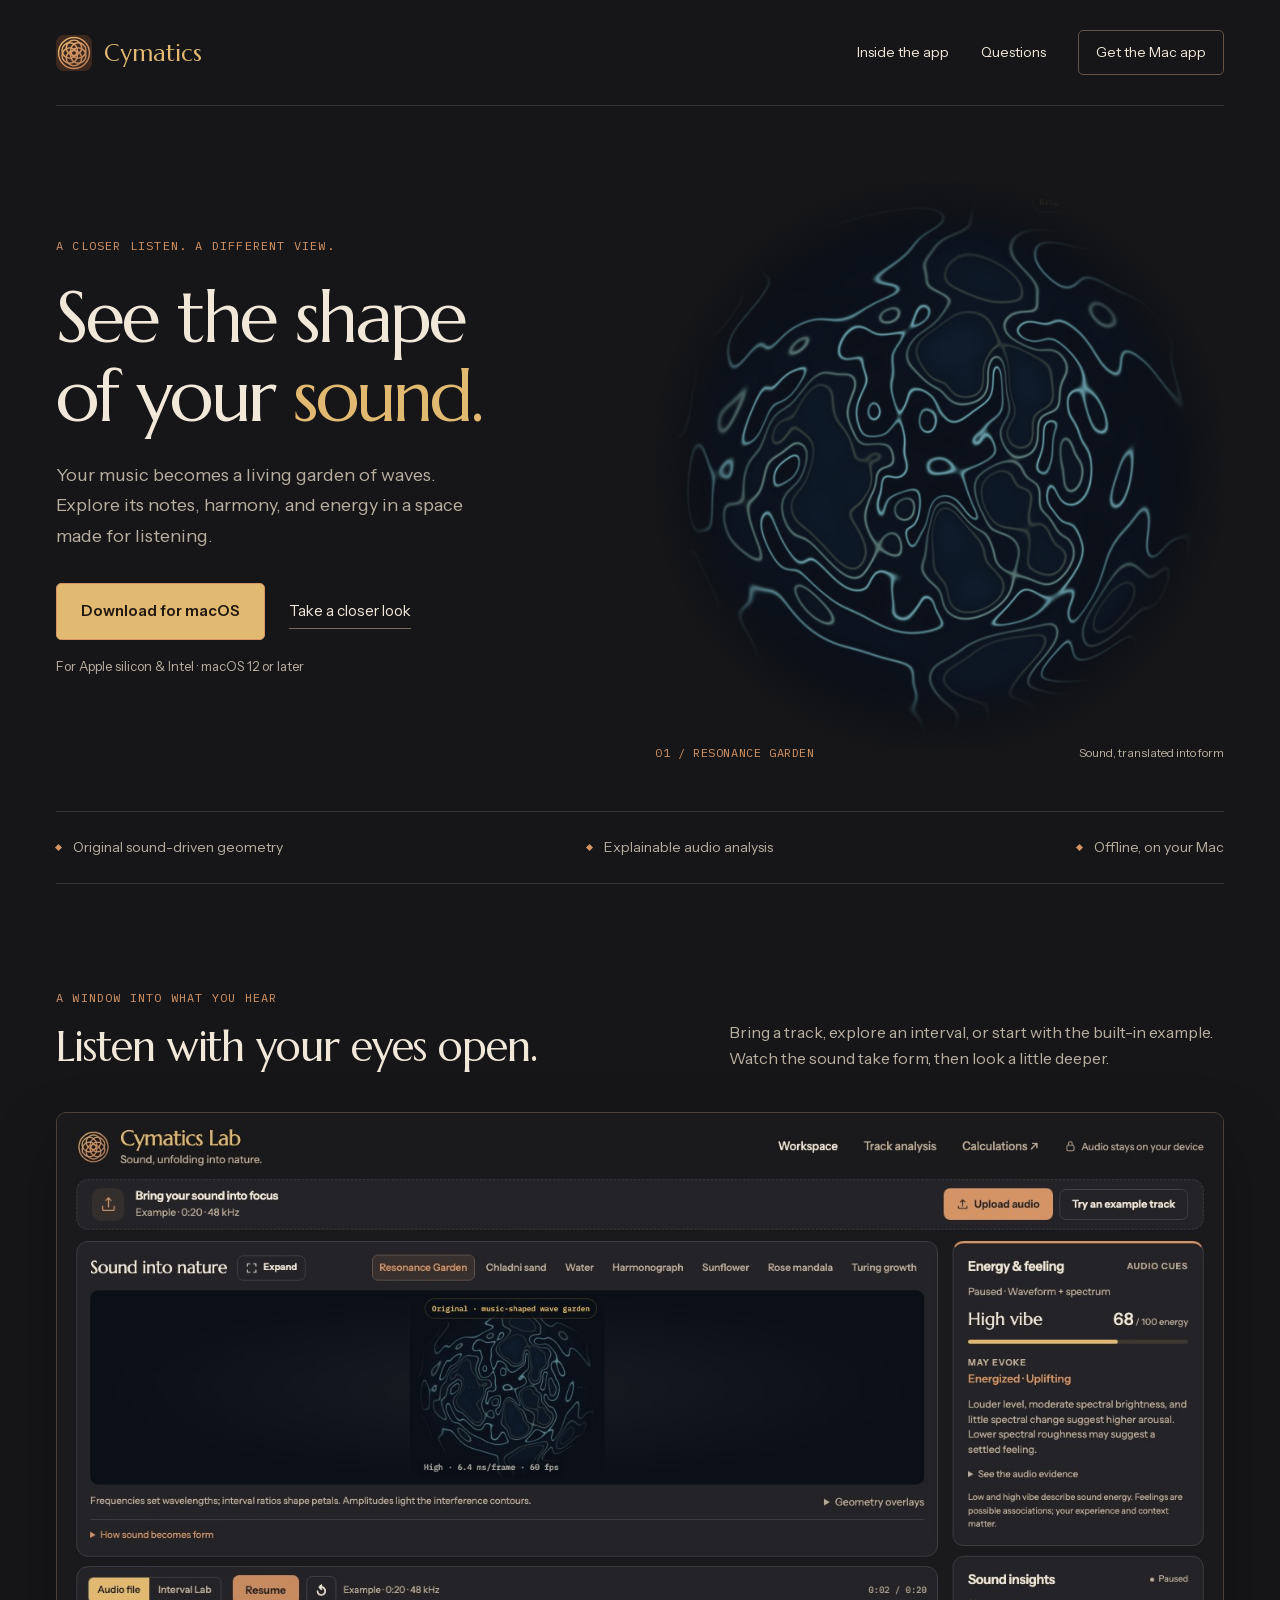
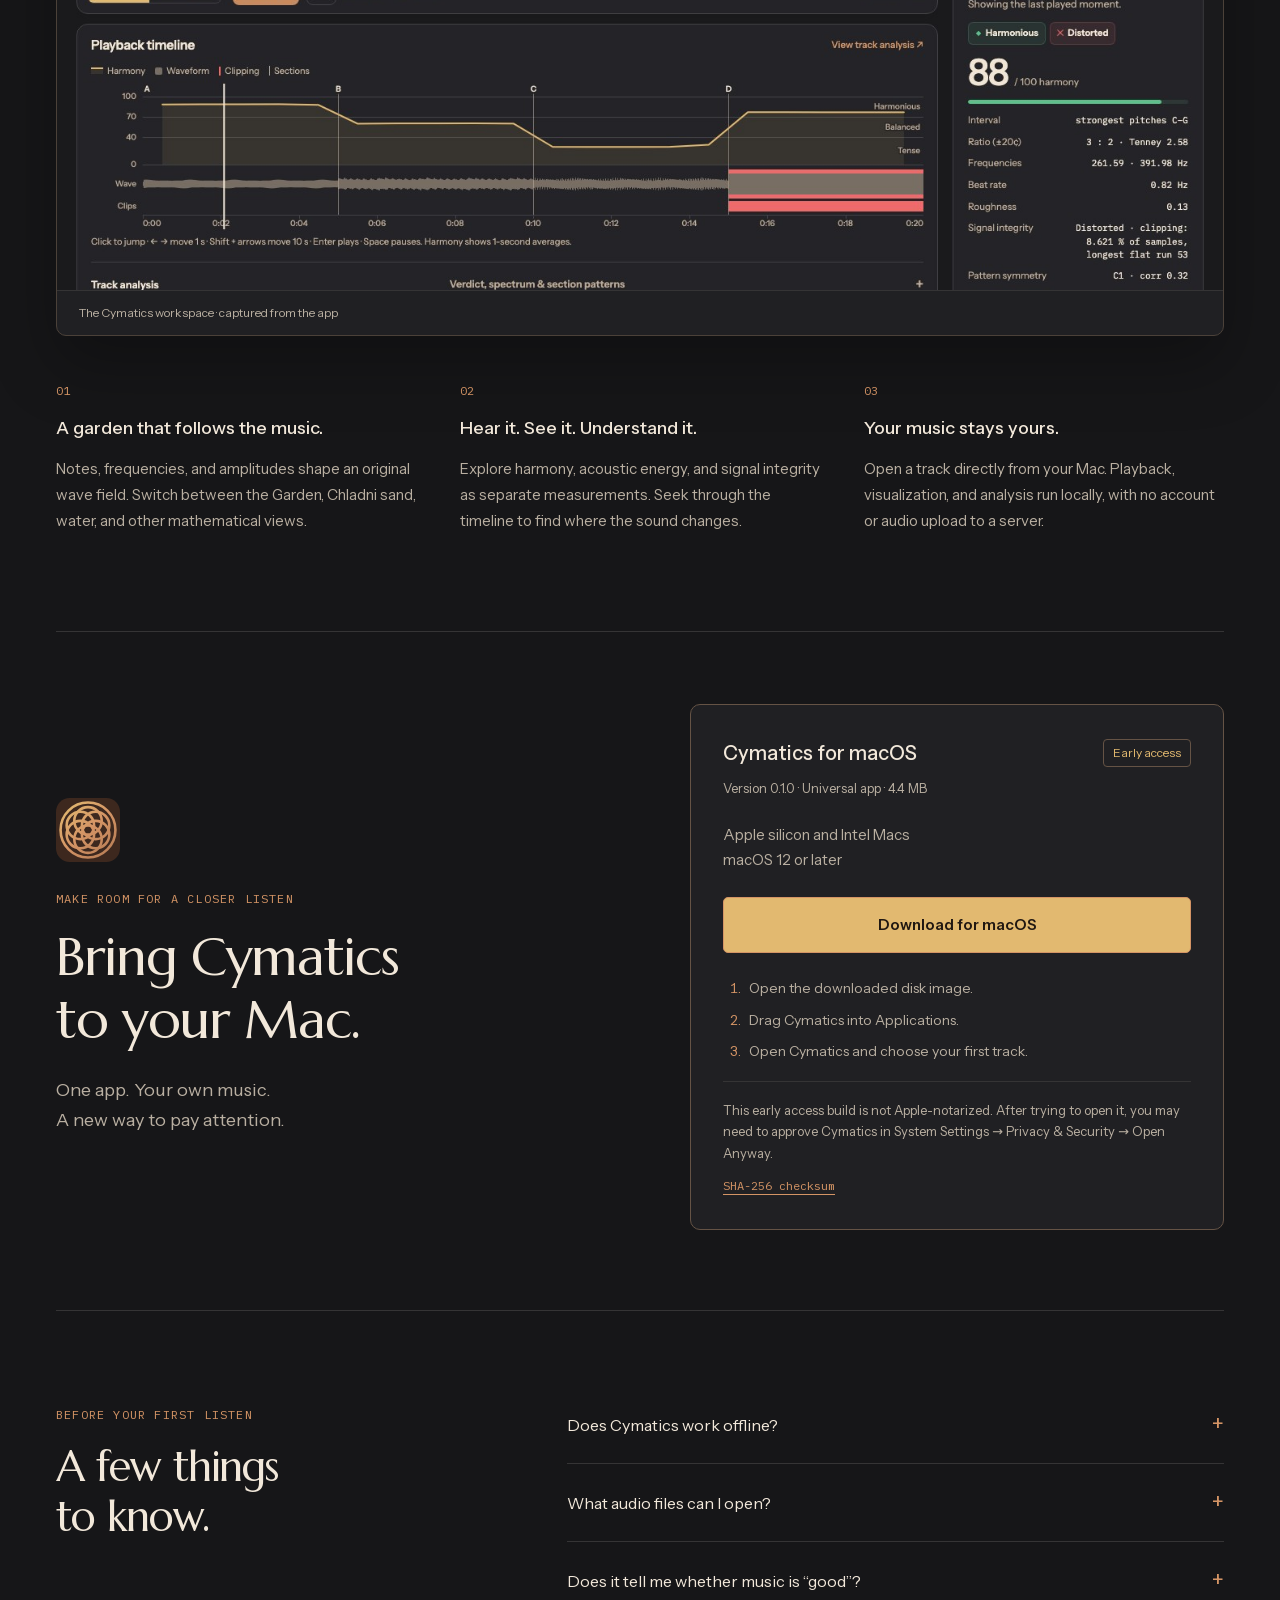
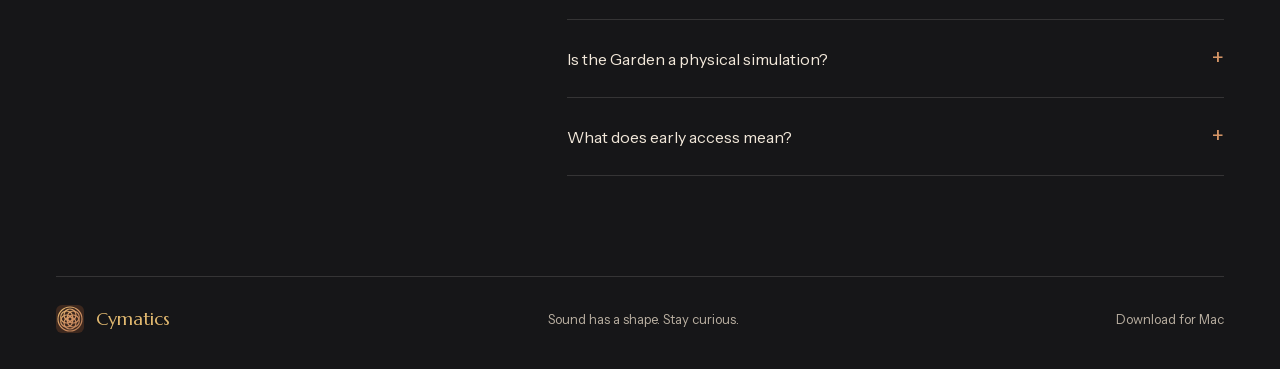
==== index.html @ 814fc745 "Publish Cymatics 0.1.0 download website" ====
<!doctype html>
<html lang="en">
<head>
  <meta charset="utf-8">
  <meta name="viewport" content="width=device-width, initial-scale=1">
  <meta name="description" content="See the shape of your sound. Cymatics for Mac turns your music into a Resonance Garden, with explainable harmony, signal integrity, and acoustic energy analysis. Your audio stays on your Mac.">
  <meta name="theme-color" content="#161618">
  <title>Cymatics — See the shape of your sound</title>
  <link rel="icon" href="favicon.svg" type="image/svg+xml">
  <link rel="preload" href="assets/fonts/marcellus-400.woff2" as="font" type="font/woff2" crossorigin>
  <link rel="stylesheet" href="assets/fonts/fonts.css">
  <link rel="stylesheet" href="styles.css">
</head>
<body>
  <a class="skip-link" href="#main">Skip to content</a>
  <header class="header wrap">
    <a class="brand" href="#" aria-label="Cymatics home"><img src="favicon.svg" width="36" height="36" alt=""><span>Cymatics</span></a>
    <nav aria-label="Main navigation"><a href="#inside">Inside the app</a><a href="#questions">Questions</a><a class="nav-download" href="#download">Get the Mac app</a></nav>
  </header>
  <main id="main">
    <section class="hero wrap" aria-labelledby="hero-heading">
      <div class="hero-copy">
        <p class="eyebrow">A closer listen. A different view.</p>
        <h1 id="hero-heading">See the shape<br>of your <em>sound.</em></h1>
        <p class="hero-description">Your music becomes a living garden of waves. Explore its notes, harmony, and energy in a space made for listening.</p>
        <div class="hero-actions"><a class="button primary" href="downloads/Cymatics-0.1.0-macos-universal.dmg" download>Download for macOS</a><a class="text-link" href="#inside">Take a closer look</a></div>
        <p class="download-caption">For Apple silicon &amp; Intel · macOS 12 or later</p>
      </div>
      <figure class="hero-art">
        <img class="garden" src="assets/resonance-garden.jpg" width="1000" height="1000" fetchpriority="high" alt="An actual Cymatics Resonance Garden: blue wave contours form a circular, layered pattern.">
        <figcaption><span class="figure-number">01 / RESONANCE GARDEN</span><span>Sound, translated into form</span></figcaption>
      </figure>
    </section>
    <div class="qualities wrap" aria-label="App highlights"><span>Original sound-driven geometry</span><span>Explainable audio analysis</span><span>Offline, on your Mac</span></div>

    <section class="inside wrap" id="inside" aria-labelledby="inside-heading">
      <div class="section-intro"><p class="eyebrow">A window into what you hear</p><h2 id="inside-heading">Listen with your eyes open.</h2><p>Bring a track, explore an interval, or start with the built-in example. Watch the sound take form, then look a little deeper.</p></div>
      <figure class="app-preview"><img src="assets/cymatics-workspace.jpg" alt="Cymatics running a track, with the Resonance Garden, playback timeline, detected notes, and sound insights." width="1440" height="960" loading="lazy"><figcaption>The Cymatics workspace · captured from the app</figcaption></figure>
      <div class="features">
        <article><span class="feature-number">01</span><h3>A garden that follows the music.</h3><p>Notes, frequencies, and amplitudes shape an original wave field. Switch between the Garden, Chladni sand, water, and other mathematical views.</p></article>
        <article><span class="feature-number">02</span><h3>Hear it. See it. Understand it.</h3><p>Explore harmony, acoustic energy, and signal integrity as separate measurements. Seek through the timeline to find where the sound changes.</p></article>
        <article><span class="feature-number">03</span><h3>Your music stays yours.</h3><p>Open a track directly from your Mac. Playback, visualization, and analysis run locally, with no account or audio upload to a server.</p></article>
      </div>
    </section>

    <section class="download-section wrap" id="download" aria-labelledby="download-heading">
      <div class="download-heading"><img src="favicon.svg" width="64" height="64" alt=""><p class="eyebrow">Make room for a closer listen</p><h2 id="download-heading">Bring Cymatics<br>to your Mac.</h2><p>One app. Your own music.<br>A new way to pay attention.</p></div>
      <div class="download-panel">
        <div class="release-heading"><h3>Cymatics for macOS</h3><span class="release-badge">Early access</span></div>
        <p class="release-detail">Version 0.1.0 · Universal app · 4.4 MB</p>
        <p class="compatibility">Apple silicon and Intel Macs<br>macOS 12 or later</p>
        <a class="button primary" href="downloads/Cymatics-0.1.0-macos-universal.dmg" download>Download for macOS</a>
        <ol class="install-steps"><li>Open the downloaded disk image.</li><li>Drag Cymatics into Applications.</li><li>Open Cymatics and choose your first track.</li></ol>
        <p class="release-note">This early access build is not Apple-notarized. After trying to open it, you may need to approve Cymatics in System Settings → Privacy & Security → Open Anyway.</p>
        <a class="checksum" href="downloads/SHA256SUMS.txt">SHA-256 checksum</a>
      </div>
    </section>

    <section class="faq wrap" id="questions" aria-labelledby="faq-heading">
      <div><p class="eyebrow">Before your first listen</p><h2 id="faq-heading">A few things<br>to know.</h2></div>
      <div class="questions">
        <details><summary>Does Cymatics work offline?</summary><p>Yes. The Mac app includes its visualization, analysis, and fonts. You can open your own tracks and use the example without an internet connection. Reference links open in your browser when you choose to follow them.</p></details>
        <details><summary>What audio files can I open?</summary><p>WAV, MP3, FLAC, OGG, M4A, and AIFF appear in the file picker. Decoding depends on the audio formats supported by your version of macOS; WAV and MP3 are good starting points. Tracks can be up to 10 minutes and 100 MB.</p></details>
        <details><summary>Does it tell me whether music is “good”?</summary><p>Cymatics describes measurable qualities of sound. Harmony and acoustic energy are estimates, and tension can be an intentional part of music. These measurements cannot predict how you will feel or judge a song’s artistic value.</p></details>
        <details><summary>Is the Garden a physical simulation?</summary><p>The Resonance Garden is a music-conditioned mathematical model. Its waves follow an explicit mapping of notes, frequencies, and amplitudes. It creates an original visual interpretation of sound; it does not simulate matter at atomic resolution.</p></details>
        <details><summary>What does early access mean?</summary><p>This first desktop release packages the current Cymatics Lab. Features and analysis are still evolving. This early access build is not Apple-notarized. After trying to open it, you may need to approve Cymatics in System Settings → Privacy & Security → Open Anyway.</p></details>
      </div>
    </section>
  </main>
  <footer class="footer wrap"><a class="brand" href="#" aria-label="Back to Cymatics home"><img src="favicon.svg" width="28" height="28" alt=""><span>Cymatics</span></a><span>Sound has a shape. Stay curious.</span><a href="#download">Download for Mac</a></footer>
</body>
</html>
---- assets/fonts/fonts.css ----
@font-face {
  font-family: 'IBM Plex Mono';
  font-style: normal;
  font-weight: 400;
  font-display: swap;
  src: url(ibm-plex-mono-400.woff2) format('woff2');
  unicode-range: U+0000-00FF, U+0131, U+0152-0153, U+02BB-02BC, U+02C6, U+02DA, U+02DC, U+0304, U+0308, U+0329, U+2000-206F, U+20AC, U+2122, U+2191, U+2193, U+2212, U+2215, U+FEFF, U+FFFD;
}

@font-face {
  font-family: 'IBM Plex Mono';
  font-style: normal;
  font-weight: 500;
  font-display: swap;
  src: url(ibm-plex-mono-500.woff2) format('woff2');
  unicode-range: U+0000-00FF, U+0131, U+0152-0153, U+02BB-02BC, U+02C6, U+02DA, U+02DC, U+0304, U+0308, U+0329, U+2000-206F, U+20AC, U+2122, U+2191, U+2193, U+2212, U+2215, U+FEFF, U+FFFD;
}

@font-face {
  font-family: 'Instrument Sans';
  font-style: normal;
  font-weight: 400;
  font-stretch: 100%;
  font-display: swap;
  src: url(instrument-sans-400.woff2) format('woff2');
  unicode-range: U+0000-00FF, U+0131, U+0152-0153, U+02BB-02BC, U+02C6, U+02DA, U+02DC, U+0304, U+0308, U+0329, U+2000-206F, U+20AC, U+2122, U+2191, U+2193, U+2212, U+2215, U+FEFF, U+FFFD;
}

@font-face {
  font-family: 'Instrument Sans';
  font-style: normal;
  font-weight: 500;
  font-stretch: 100%;
  font-display: swap;
  src: url(instrument-sans-500.woff2) format('woff2');
  unicode-range: U+0000-00FF, U+0131, U+0152-0153, U+02BB-02BC, U+02C6, U+02DA, U+02DC, U+0304, U+0308, U+0329, U+2000-206F, U+20AC, U+2122, U+2191, U+2193, U+2212, U+2215, U+FEFF, U+FFFD;
}

@font-face {
  font-family: 'Instrument Sans';
  font-style: normal;
  font-weight: 600;
  font-stretch: 100%;
  font-display: swap;
  src: url(instrument-sans-600.woff2) format('woff2');
  unicode-range: U+0000-00FF, U+0131, U+0152-0153, U+02BB-02BC, U+02C6, U+02DA, U+02DC, U+0304, U+0308, U+0329, U+2000-206F, U+20AC, U+2122, U+2191, U+2193, U+2212, U+2215, U+FEFF, U+FFFD;
}

@font-face {
  font-family: 'Marcellus';
  font-style: normal;
  font-weight: 400;
  font-display: swap;
  src: url(marcellus-400.woff2) format('woff2');
  unicode-range: U+0000-00FF, U+0131, U+0152-0153, U+02BB-02BC, U+02C6, U+02DA, U+02DC, U+0304, U+0308, U+0329, U+2000-206F, U+20AC, U+2122, U+2191, U+2193, U+2212, U+2215, U+FEFF, U+FFFD;
}
---- styles.css ----
:root{color-scheme:dark;--bg:#161618;--surface:#202023;--ink:#f2e8da;--muted:#b9afa1;--gold:#e2b970;--copper:#d49465;--line:#353435;--display:"Marcellus",Georgia,serif;--body:"Instrument Sans",system-ui,sans-serif;--mono:"IBM Plex Mono",ui-monospace,monospace}
*{box-sizing:border-box}html{scroll-behavior:smooth;scroll-padding-top:36px}body{margin:0;background:var(--bg);color:var(--ink);font:400 1rem/1.65 var(--body)}a{color:inherit;text-decoration:none}button{font:inherit}img{display:block;max-width:100%;height:auto}figure,p,h1,h2,h3{margin:0}a:focus-visible,button:focus-visible,summary:focus-visible{outline:2px solid var(--gold);outline-offset:6px}.wrap{width:min(1280px,calc(100% - 112px));margin-inline:auto}.skip-link{position:fixed;z-index:10;left:16px;top:16px;padding:12px 20px;background:var(--gold);color:var(--bg);transform:translateY(-180%)}.skip-link:focus{transform:none}.header{display:flex;align-items:center;justify-content:space-between;gap:32px;padding-block:30px;border-bottom:1px solid var(--line)}.brand{display:inline-flex;align-items:center;gap:12px;font:400 1.45rem/1 var(--display);color:var(--gold)}.header nav{display:flex;align-items:center;gap:32px;font-size:.875rem}.header nav a{transition:color .15s}.header nav a:hover{color:var(--gold)}.nav-download{border:1px solid #655345;border-radius:5px;padding:10px 17px}.hero{display:grid;grid-template-columns:1fr 1fr;gap:30px;align-items:center;padding-block:76px 48px}.hero-copy{position:relative;z-index:1;padding-bottom:30px}.eyebrow{color:var(--copper);font:400 .75rem/1.5 var(--mono);letter-spacing:.1em;text-transform:uppercase}.hero h1{font:400 clamp(3.25rem,5.65vw,5.5rem)/1.08 var(--display);letter-spacing:-.04em;margin:23px 0 25px}.hero h1 em{font-style:normal;color:var(--gold)}.hero-description{color:var(--muted);max-width:440px;font-size:1.125rem;line-height:1.7}.hero-actions{display:flex;align-items:center;gap:24px;flex-wrap:wrap;margin-top:32px}.button{display:inline-flex;align-items:center;justify-content:center;border:1px solid var(--copper);border-radius:5px;padding:15px 24px;min-height:52px;font-size:.9375rem;font-weight:600;cursor:pointer;transition:background .15s,transform .15s}.primary{color:#211812;background:var(--gold)}.primary:hover{background:#eac98f;transform:translateY(-1px)}.button:disabled{cursor:default;opacity:.6;transform:none}.text-link{font-size:.9375rem;border-bottom:1px solid #776b5c;padding:4px 0}.text-link:hover{color:var(--gold)}.download-caption{font-size:.8125rem;color:var(--muted);margin-top:16px}.hero-art{min-width:0;align-self:center;position:relative}.garden{width:100%;aspect-ratio:1;object-fit:cover;mask-image:radial-gradient(circle,#000 56%,transparent 72%)}.hero-art figcaption{display:flex;justify-content:space-between;gap:12px;font-size:.75rem;color:var(--muted);margin-top:-8px}.figure-number{font:400 .75rem/1.6 var(--mono);letter-spacing:.05em;color:var(--copper)}.qualities{display:flex;justify-content:space-between;gap:24px;padding:24px 0;border-top:1px solid var(--line);border-bottom:1px solid var(--line);color:var(--muted);font-size:.875rem}.qualities span{display:flex;gap:12px;align-items:center}.qualities span::before{content:"";width:5px;height:5px;background:var(--copper);transform:rotate(45deg);flex:none}.inside{padding-block:105px 96px}.section-intro{display:grid;grid-template-columns:1.2fr 1fr;gap:12px 80px;align-items:end;margin-bottom:40px}.section-intro .eyebrow{grid-column:1/-1}.section-intro h2,h2{font:400 clamp(2.1rem,3.3vw,3.15rem)/1.17 var(--display);letter-spacing:-.025em}.section-intro>p:last-child{color:var(--muted);max-width:520px}.app-preview{background:var(--surface);border:1px solid #4b4139;border-radius:10px;overflow:hidden;box-shadow:0 28px 65px #0004}.app-preview img{width:100%}.app-preview figcaption{font-size:.75rem;color:var(--muted);padding:12px 22px;border-top:1px solid var(--line)}.features{display:grid;grid-template-columns:repeat(3,minmax(0,1fr));gap:44px;margin-top:40px}.feature-number{font:400 .75rem/1.6 var(--mono);color:var(--copper)}.features h3{font-size:1.125rem;font-weight:500;margin:12px 0}.features p{color:var(--muted);font-size:.9375rem;line-height:1.75}.download-section{display:grid;grid-template-columns:1fr 1fr;gap:100px;padding-block:72px 80px;border-block:1px solid var(--line);align-items:center}.download-heading>img{margin-bottom:28px}.download-heading .eyebrow{margin-bottom:18px}.download-heading h2{font-size:clamp(2.7rem,4.2vw,4rem)}.download-heading>p:last-child{color:var(--muted);font-size:1.125rem;margin-top:24px}.download-panel{padding:32px;border:1px solid #655345;border-radius:10px;background:var(--surface)}.release-heading{display:flex;align-items:center;justify-content:space-between;gap:16px;flex-wrap:wrap}.release-heading h3{font-size:1.25rem;font-weight:500}.release-badge{color:var(--gold);font-size:.75rem;padding:3px 9px;border:1px solid #655345;border-radius:4px}.release-detail{font-size:.8125rem;color:var(--muted);margin-top:8px}.compatibility{margin-block:24px;color:var(--muted);font-size:.9375rem}.download-panel .button{width:100%}.install-steps{padding-left:21px;margin:24px 0 0;color:var(--muted);font-size:.875rem}.install-steps li{padding-left:5px;margin-block:8px}.install-steps li::marker{color:var(--copper)}.release-note{font-size:.8125rem;line-height:1.65;color:var(--muted);padding-top:18px;margin-top:18px;border-top:1px solid var(--line)}.checksum{display:inline-block;margin-top:12px;font:400 .75rem/1.6 var(--mono);text-decoration:underline;text-underline-offset:4px;color:var(--copper)}.faq{display:grid;grid-template-columns:1fr 1.6fr;gap:100px;padding-block:95px 100px}.faq .eyebrow{margin-bottom:18px}.questions details{border-bottom:1px solid var(--line);padding-block:20px}.questions details:first-child{padding-top:0}.questions summary{font-size:1rem;cursor:pointer;list-style:none;display:flex;align-items:center;justify-content:space-between;gap:24px}.questions summary::-webkit-details-marker{display:none}.questions summary::after{content:"+";font-size:1.4rem;color:var(--copper);font-weight:400;flex:none}.questions details[open] summary::after{content:"−"}.questions details p{margin:16px 36px 0 0;color:var(--muted);font-size:.9375rem;line-height:1.8}.footer{display:flex;align-items:center;justify-content:space-between;gap:24px;border-top:1px solid var(--line);padding-block:28px 36px}.footer .brand{font-size:1.125rem}.footer>span,.footer>a:last-child{font-size:.8125rem;color:var(--muted)}.footer>a:last-child:hover{color:var(--gold)}
@media(min-width:1700px){.hero{padding-block:90px 56px}.hero h1{font-size:5.5rem}}
@media(max-width:1100px){.wrap{width:calc(100% - 64px)}.hero{gap:0;padding-top:54px}.hero h1{font-size:clamp(3rem,6vw,4.5rem)}.hero-description{font-size:1rem}.hero-actions{gap:16px}.hero-art figcaption{flex-direction:column;font-size:.75rem}.section-intro{gap:12px 40px}.download-section,.faq{gap:54px}.qualities{font-size:.8125rem}.qualities span{gap:8px}.features{gap:28px}.download-panel{padding:26px}}
@media(max-width:760px){.wrap{width:calc(100% - 40px)}.header{padding-block:20px;gap:20px}.brand{font-size:1.25rem;gap:9px}.header nav{gap:12px}.header nav>a:not(.nav-download){display:none}.nav-download{padding:9px 12px;font-size:.8125rem}.hero{grid-template-columns:1fr;padding-block:46px 28px;gap:5px}.hero-copy{padding-bottom:0}.hero h1{font-size:clamp(3.5rem,10.8vw,5rem);margin-block:20px}.hero-description{max-width:480px;font-size:1.0625rem}.hero-actions{margin-top:26px}.hero-art{width:min(100%,440px);justify-self:center}.hero-art figcaption{flex-direction:row;margin-top:-5px}.garden{aspect-ratio:1;margin-top:-6px}.qualities{flex-direction:column;gap:12px;padding-block:22px;font-size:.875rem}.inside{padding-block:66px}.section-intro{grid-template-columns:1fr;gap:18px;margin-bottom:28px}.section-intro h2{font-size:2.25rem}.features{grid-template-columns:1fr;gap:28px;margin-top:30px}.features article{border-bottom:1px solid var(--line);padding-bottom:24px}.features article:last-child{border:0;padding-bottom:0}.features h3{margin-top:6px}.app-preview{border-radius:7px}.app-preview figcaption{padding:10px 14px}.download-section{grid-template-columns:1fr;gap:32px;padding-block:56px}.download-heading h2{font-size:3rem}.download-heading>img{width:48px;margin-bottom:22px}.download-heading>p:last-child br{display:none}.download-panel{padding:24px}.faq{grid-template-columns:1fr;gap:32px;padding-block:64px}.faq h2 br{display:none}.footer{flex-wrap:wrap;gap:20px;padding-block:26px}.footer>span{order:3;flex-basis:100%}.eyebrow{font-size:.75rem;letter-spacing:.06em}}
@media(prefers-reduced-motion:reduce){html{scroll-behavior:auto}*{transition:none!important}}
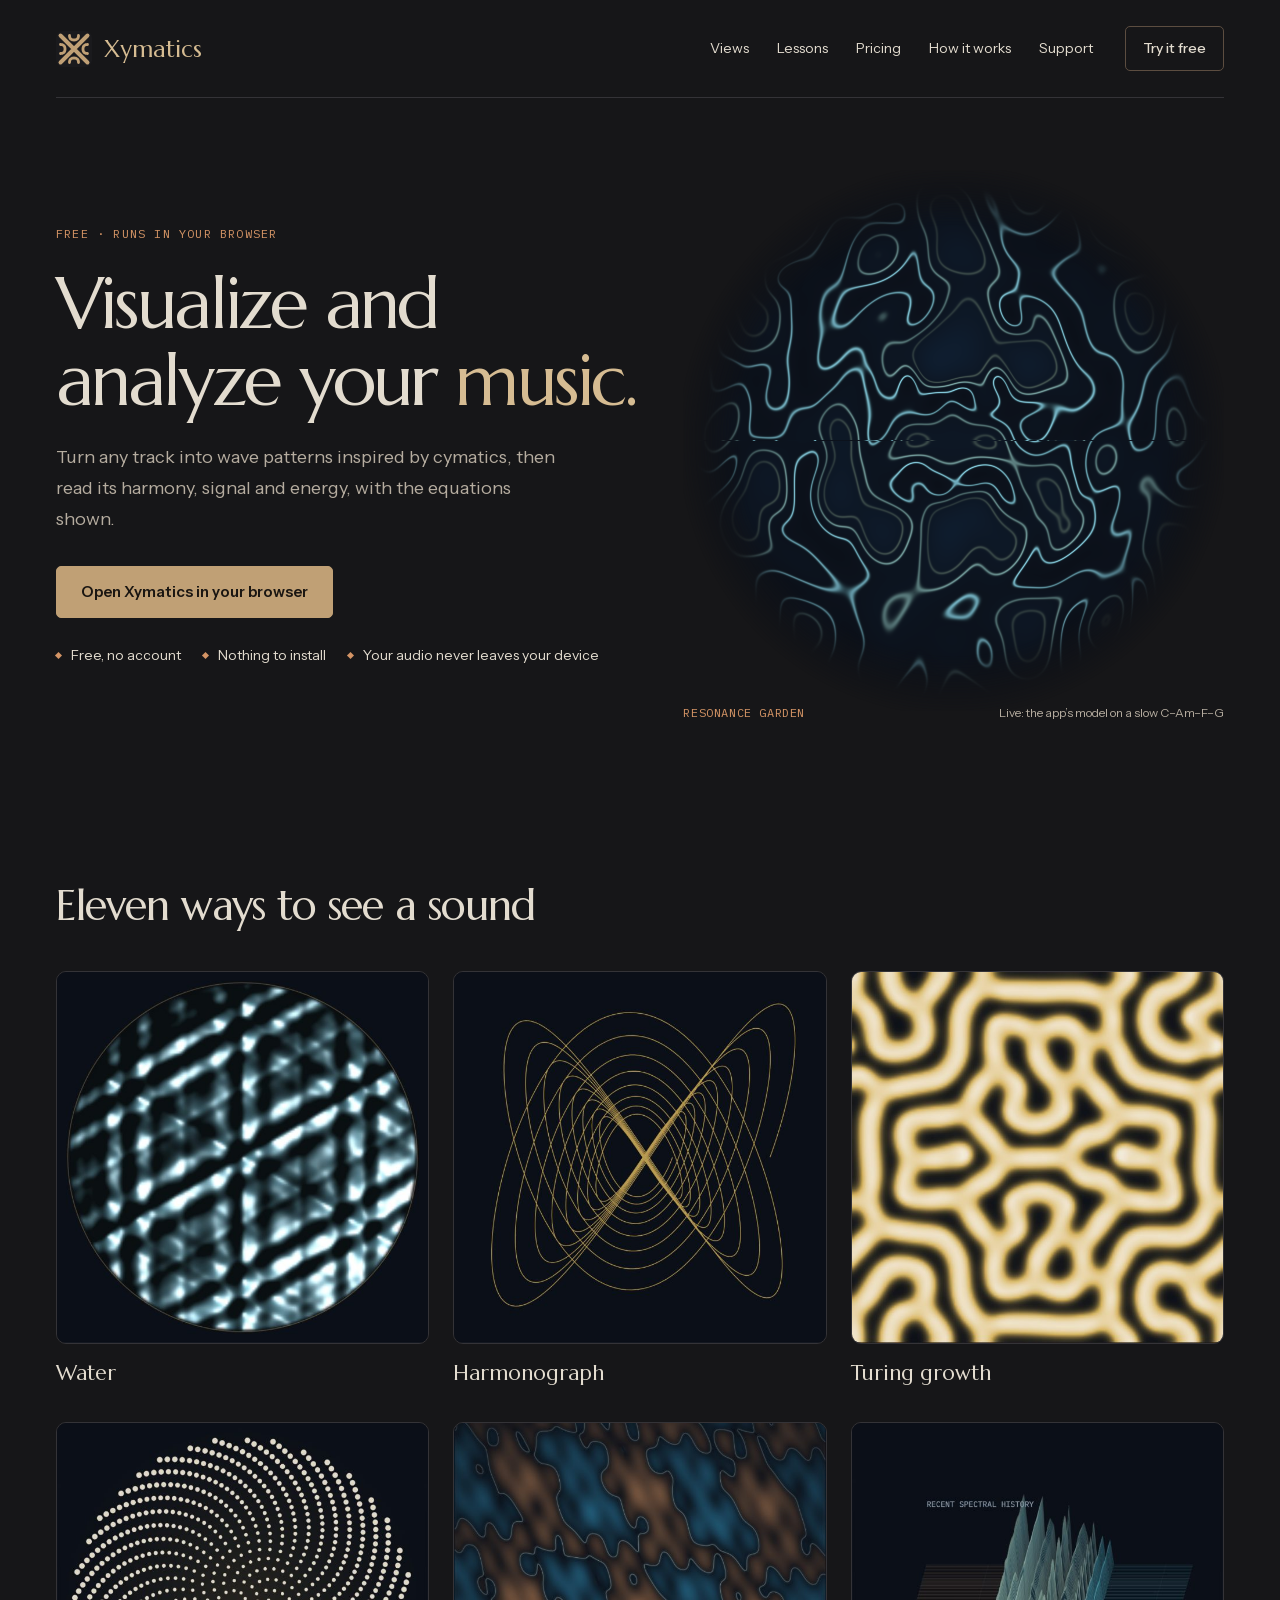
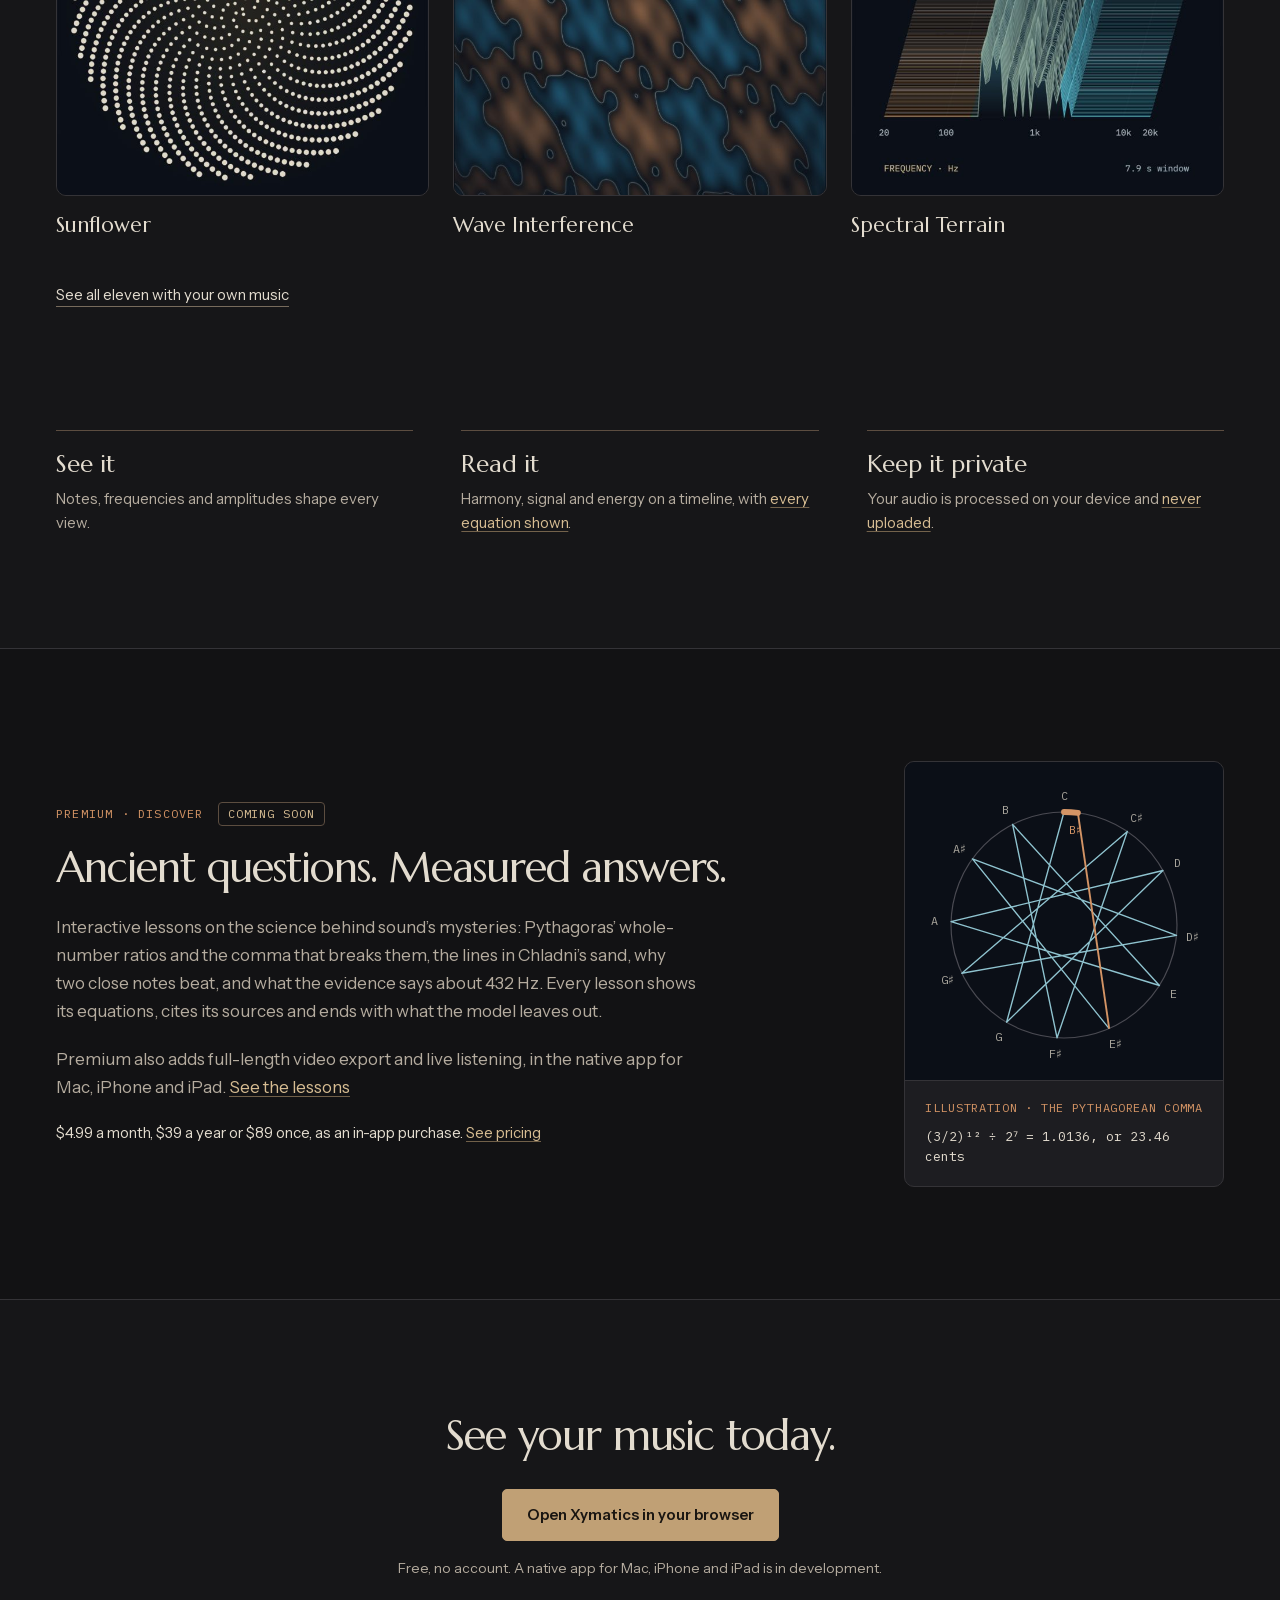
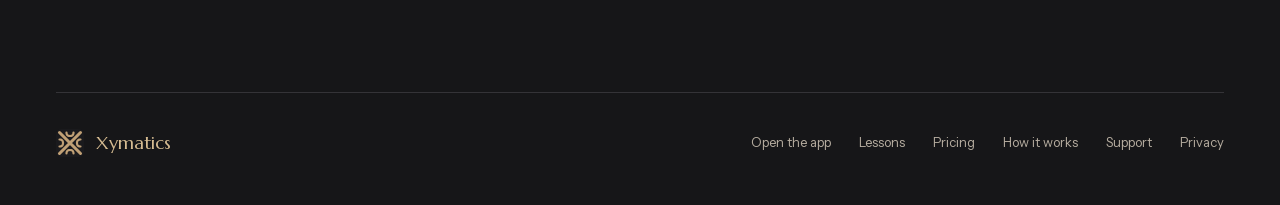
==== commit 781d408d: "Publish Xymatics 0.2.0 download website" ====
--- a/index.html
+++ b/index.html
@@ -1,72 +1,239 @@
 <!doctype html>
 <html lang="en">
-<head>
-  <meta charset="utf-8">
-  <meta name="viewport" content="width=device-width, initial-scale=1">
-  <meta name="description" content="See the shape of your sound. Cymatics for Mac turns your music into a Resonance Garden, with explainable harmony, signal integrity, and acoustic energy analysis. Your audio stays on your Mac.">
-  <meta name="theme-color" content="#161618">
-  <title>Cymatics — See the shape of your sound</title>
-  <link rel="icon" href="favicon.svg" type="image/svg+xml">
-  <link rel="preload" href="assets/fonts/marcellus-400.woff2" as="font" type="font/woff2" crossorigin>
-  <link rel="stylesheet" href="assets/fonts/fonts.css">
-  <link rel="stylesheet" href="styles.css">
-</head>
-<body>
-  <a class="skip-link" href="#main">Skip to content</a>
-  <header class="header wrap">
-    <a class="brand" href="#" aria-label="Cymatics home"><img src="favicon.svg" width="36" height="36" alt=""><span>Cymatics</span></a>
-    <nav aria-label="Main navigation"><a href="#inside">Inside the app</a><a href="#questions">Questions</a><a class="nav-download" href="#download">Get the Mac app</a></nav>
-  </header>
-  <main id="main">
-    <section class="hero wrap" aria-labelledby="hero-heading">
-      <div class="hero-copy">
-        <p class="eyebrow">A closer listen. A different view.</p>
-        <h1 id="hero-heading">See the shape<br>of your <em>sound.</em></h1>
-        <p class="hero-description">Your music becomes a living garden of waves. Explore its notes, harmony, and energy in a space made for listening.</p>
-        <div class="hero-actions"><a class="button primary" href="downloads/Cymatics-0.1.0-macos-universal.dmg" download>Download for macOS</a><a class="text-link" href="#inside">Take a closer look</a></div>
-        <p class="download-caption">For Apple silicon &amp; Intel · macOS 12 or later</p>
-      </div>
-      <figure class="hero-art">
-        <img class="garden" src="assets/resonance-garden.jpg" width="1000" height="1000" fetchpriority="high" alt="An actual Cymatics Resonance Garden: blue wave contours form a circular, layered pattern.">
-        <figcaption><span class="figure-number">01 / RESONANCE GARDEN</span><span>Sound, translated into form</span></figcaption>
-      </figure>
-    </section>
-    <div class="qualities wrap" aria-label="App highlights"><span>Original sound-driven geometry</span><span>Explainable audio analysis</span><span>Offline, on your Mac</span></div>
-
-    <section class="inside wrap" id="inside" aria-labelledby="inside-heading">
-      <div class="section-intro"><p class="eyebrow">A window into what you hear</p><h2 id="inside-heading">Listen with your eyes open.</h2><p>Bring a track, explore an interval, or start with the built-in example. Watch the sound take form, then look a little deeper.</p></div>
-      <figure class="app-preview"><img src="assets/cymatics-workspace.jpg" alt="Cymatics running a track, with the Resonance Garden, playback timeline, detected notes, and sound insights." width="1440" height="960" loading="lazy"><figcaption>The Cymatics workspace · captured from the app</figcaption></figure>
-      <div class="features">
-        <article><span class="feature-number">01</span><h3>A garden that follows the music.</h3><p>Notes, frequencies, and amplitudes shape an original wave field. Switch between the Garden, Chladni sand, water, and other mathematical views.</p></article>
-        <article><span class="feature-number">02</span><h3>Hear it. See it. Understand it.</h3><p>Explore harmony, acoustic energy, and signal integrity as separate measurements. Seek through the timeline to find where the sound changes.</p></article>
-        <article><span class="feature-number">03</span><h3>Your music stays yours.</h3><p>Open a track directly from your Mac. Playback, visualization, and analysis run locally, with no account or audio upload to a server.</p></article>
-      </div>
-    </section>
-
-    <section class="download-section wrap" id="download" aria-labelledby="download-heading">
-      <div class="download-heading"><img src="favicon.svg" width="64" height="64" alt=""><p class="eyebrow">Make room for a closer listen</p><h2 id="download-heading">Bring Cymatics<br>to your Mac.</h2><p>One app. Your own music.<br>A new way to pay attention.</p></div>
-      <div class="download-panel">
-        <div class="release-heading"><h3>Cymatics for macOS</h3><span class="release-badge">Early access</span></div>
-        <p class="release-detail">Version 0.1.0 · Universal app · 4.4 MB</p>
-        <p class="compatibility">Apple silicon and Intel Macs<br>macOS 12 or later</p>
-        <a class="button primary" href="downloads/Cymatics-0.1.0-macos-universal.dmg" download>Download for macOS</a>
-        <ol class="install-steps"><li>Open the downloaded disk image.</li><li>Drag Cymatics into Applications.</li><li>Open Cymatics and choose your first track.</li></ol>
-        <p class="release-note">This early access build is not Apple-notarized. After trying to open it, you may need to approve Cymatics in System Settings → Privacy & Security → Open Anyway.</p>
-        <a class="checksum" href="downloads/SHA256SUMS.txt">SHA-256 checksum</a>
-      </div>
-    </section>
-
-    <section class="faq wrap" id="questions" aria-labelledby="faq-heading">
-      <div><p class="eyebrow">Before your first listen</p><h2 id="faq-heading">A few things<br>to know.</h2></div>
-      <div class="questions">
-        <details><summary>Does Cymatics work offline?</summary><p>Yes. The Mac app includes its visualization, analysis, and fonts. You can open your own tracks and use the example without an internet connection. Reference links open in your browser when you choose to follow them.</p></details>
-        <details><summary>What audio files can I open?</summary><p>WAV, MP3, FLAC, OGG, M4A, and AIFF appear in the file picker. Decoding depends on the audio formats supported by your version of macOS; WAV and MP3 are good starting points. Tracks can be up to 10 minutes and 100 MB.</p></details>
-        <details><summary>Does it tell me whether music is “good”?</summary><p>Cymatics describes measurable qualities of sound. Harmony and acoustic energy are estimates, and tension can be an intentional part of music. These measurements cannot predict how you will feel or judge a song’s artistic value.</p></details>
-        <details><summary>Is the Garden a physical simulation?</summary><p>The Resonance Garden is a music-conditioned mathematical model. Its waves follow an explicit mapping of notes, frequencies, and amplitudes. It creates an original visual interpretation of sound; it does not simulate matter at atomic resolution.</p></details>
-        <details><summary>What does early access mean?</summary><p>This first desktop release packages the current Cymatics Lab. Features and analysis are still evolving. This early access build is not Apple-notarized. After trying to open it, you may need to approve Cymatics in System Settings → Privacy & Security → Open Anyway.</p></details>
-      </div>
-    </section>
-  </main>
-  <footer class="footer wrap"><a class="brand" href="#" aria-label="Back to Cymatics home"><img src="favicon.svg" width="28" height="28" alt=""><span>Cymatics</span></a><span>Sound has a shape. Stay curious.</span><a href="#download">Download for Mac</a></footer>
-</body>
+  <head>
+    <meta charset="utf-8" />
+    <meta name="viewport" content="width=device-width, initial-scale=1" />
+    <meta
+      name="description"
+      content="Xymatics turns your music into wave patterns inspired by cymatics, then reads its harmony, signal and energy. Free in your browser, no account. Your audio never leaves your device."
+    />
+    <meta name="theme-color" content="#161618" />
+    <link rel="canonical" href="https://xymatics.com/" />
+    <meta property="og:type" content="website" />
+    <meta property="og:site_name" content="Xymatics" />
+    <meta property="og:url" content="https://xymatics.com/" />
+    <meta property="og:title" content="Xymatics: see and analyze your music" />
+    <meta
+      property="og:description"
+      content="Free audio visualization and analysis inspired by cymatics. Runs in your browser; your audio stays on your device."
+    />
+    <meta property="og:image" content="https://xymatics.com/assets/cymatics-workspace.jpg" />
+    <meta property="og:image:width" content="1440" />
+    <meta property="og:image:height" content="960" />
+    <meta property="og:image:alt" content="The Xymatics workspace analyzing an example track, captured from the app." />
+    <title>Xymatics: free audio visualization &amp; analysis</title>
+    <link rel="icon" href="favicon.svg" type="image/svg+xml" />
+    <link rel="preload" href="assets/fonts/marcellus-400.woff2" as="font" type="font/woff2" crossorigin />
+    <link rel="stylesheet" href="assets/fonts/fonts.css" />
+    <link rel="stylesheet" href="styles.css" />
+    <script type="module" src="garden.js"></script>
+  </head>
+  <body>
+    <a class="skip-link" href="#main">Skip to content</a>
+    <header class="header wrap">
+      <a class="brand" href="#main" aria-label="Xymatics, top of page"
+        ><img src="favicon.svg" width="36" height="36" alt="" /><span>Xymatics</span></a
+      >
+      <nav class="site-nav" aria-label="Main navigation">
+        <ul>
+          <li><a href="#views">Views</a></li>
+          <li><a href="discover.html">Lessons</a></li>
+          <li><a href="pricing.html">Pricing</a></li>
+          <li><a href="guide.html#calculations">How it works</a></li>
+          <li><a href="support.html">Support</a></li>
+        </ul>
+      </nav>
+      <a class="nav-download" href="https://lab.xymatics.com/">Try it free</a>
+    </header>
+
+    <main id="main" tabindex="-1">
+      <section class="hero wrap" aria-labelledby="hero-heading">
+        <div class="hero-copy">
+          <p class="eyebrow">Free · Runs in your browser</p>
+          <h1 id="hero-heading">Visualize and<br />analyze your <em>music.</em></h1>
+          <p class="hero-description">
+            Turn any track into wave patterns inspired by cymatics, then read its harmony, signal and energy, with the equations shown.
+          </p>
+          <div class="hero-actions"><a class="button primary" href="https://lab.xymatics.com/">Open Xymatics in your browser</a></div>
+          <ul class="hero-facts" aria-label="At a glance">
+            <li>Free, no account</li>
+            <li>Nothing to install</li>
+            <li>Your audio never leaves your device</li>
+          </ul>
+        </div>
+        <figure class="hero-art">
+          <img
+            class="garden"
+            src="assets/resonance-garden.jpg"
+            width="1180"
+            height="1180"
+            fetchpriority="high"
+            alt="A real Xymatics Resonance Garden: blue wave contours form a circular, layered pattern."
+          />
+          <figcaption>
+            <span class="figure-number">Resonance Garden</span><span class="garden-source">Captured from the app</span
+            ><span class="garden-source-live">Live: the app’s model on a slow C–Am–F–G</span>
+          </figcaption>
+        </figure>
+      </section>
+
+      <section class="gallery wrap" id="views" aria-labelledby="views-heading">
+        <h2 id="views-heading">Eleven ways to see a sound</h2>
+        <ul class="view-grid">
+          <li class="view">
+            <img
+              src="assets/views/water.jpg"
+              width="640"
+              height="640"
+              loading="lazy"
+              alt="A round dish of dark water crossed by bright blue-white ripple ridges in a diagonal lattice."
+            />
+            <h3>Water</h3>
+          </li>
+          <li class="view">
+            <img
+              src="assets/views/harmonograph.jpg"
+              width="640"
+              height="640"
+              loading="lazy"
+              alt="Fine golden looping lines cross in a wide X, like a pendulum drawing."
+            />
+            <h3>Harmonograph</h3>
+          </li>
+          <li class="view">
+            <img
+              src="assets/views/turing-growth.jpg"
+              width="640"
+              height="640"
+              loading="lazy"
+              alt="A maze of cream and black stripes, a reaction–diffusion pattern filling the square."
+            />
+            <h3>Turing growth</h3>
+          </li>
+          <li class="view">
+            <img
+              src="assets/views/sunflower.jpg"
+              width="640"
+              height="640"
+              loading="lazy"
+              alt="Hundreds of cream dots packed into interlocking spiral arms, like a sunflower head."
+            />
+            <h3>Sunflower</h3>
+          </li>
+          <li class="view">
+            <img
+              src="assets/views/wave-interference.jpg"
+              width="640"
+              height="640"
+              loading="lazy"
+              alt="Interlocking copper and blue regions in a diagonal pattern where overlapping waves reinforce and cancel."
+            />
+            <h3>Wave Interference</h3>
+          </li>
+          <li class="view">
+            <img
+              src="assets/views/spectral-terrain.jpg"
+              width="640"
+              height="640"
+              loading="lazy"
+              alt="A 3D landscape of the last 8 seconds, with tall pale ridges in the midrange of a 20 Hz to 20 kHz axis."
+            />
+            <h3>Spectral Terrain</h3>
+          </li>
+        </ul>
+        <p class="gallery-more"><a class="text-link" href="https://lab.xymatics.com/">See all eleven with your own music</a></p>
+      </section>
+
+      <section class="pillars wrap" aria-label="What Xymatics does">
+        <article>
+          <h3>See it</h3>
+          <p>Notes, frequencies and amplitudes shape every view.</p>
+        </article>
+        <article>
+          <h3>Read it</h3>
+          <p>
+            Harmony, signal and energy on a timeline, with
+            <a class="inline-link" href="guide.html#calculations">every equation shown</a>.
+          </p>
+        </article>
+        <article>
+          <h3>Keep it private</h3>
+          <p>Your audio is processed on your device and <a class="inline-link" href="privacy.html">never uploaded</a>.</p>
+        </article>
+      </section>
+
+      <section class="premium-band" id="premium" aria-labelledby="premium-heading">
+        <div class="wrap">
+          <div>
+            <p class="eyebrow">Premium · Discover <span class="badge">Coming soon</span></p>
+            <h2 id="premium-heading">Ancient questions. Measured answers.</h2>
+            <p class="premium-copy">
+              Interactive lessons on the science behind sound’s mysteries: Pythagoras’ whole-number ratios and the comma that breaks them,
+              the lines in Chladni’s sand, why two close notes beat, and what the evidence says about 432 Hz. Every lesson shows its
+              equations, cites its sources and ends with what the model leaves out.
+            </p>
+            <p class="premium-copy">
+              Premium also adds full-length video export and live listening, in the native app for Mac, iPhone and iPad.
+              <a class="inline-link" href="discover.html">See the lessons</a>
+            </p>
+            <p class="premium-price">
+              $4.99 a month, $39 a year or $89 once, as an in-app purchase. <a class="inline-link" href="pricing.html">See pricing</a>
+            </p>
+          </div>
+          <figure class="plate comma-plate">
+            <svg viewBox="0 0 260 260" role="img" aria-labelledby="comma-title comma-desc">
+              <title id="comma-title">Illustration: twelve pure fifths miss the octave</title>
+              <desc id="comma-desc">
+                Twelve steps of a pure 3 to 2 fifth from C, folded into one octave and drawn around a circle of 1200 cents. The star almost
+                closes, but the twelfth step, B sharp, lands 23.46 cents past C.
+              </desc>
+              <circle class="axis" cx="130" cy="130" r="96" fill="none" />
+              <path class="signal" d="M130 34L81.2 212.6L214.1 83.7L34 127.1L211.1 181.4L86.3 44.5L124.1 225.8L183.8 50.5L43.2 171L225.6 138.8L52.2 73.8L168.4 218" />
+              <line class="comma" x1="168.4" y1="218" x2="141.8" y2="34.7" />
+              <path class="comma-gap" d="M130 34A96 96 0 0 1 141.8 34.7" />
+              <text x="130" y="23.5" text-anchor="middle">C</text>
+              <text x="74" y="228.2" text-anchor="middle">G</text>
+              <text x="226.4" y="80.5" text-anchor="middle">D</text>
+              <text x="20.1" y="130.1" text-anchor="middle">A</text>
+              <text x="222.9" y="192.4" text-anchor="middle">E</text>
+              <text x="79.9" y="35.5" text-anchor="middle">B</text>
+              <text x="123.2" y="243.3" text-anchor="middle">F♯</text>
+              <text x="191.7" y="42.4" text-anchor="middle">C♯</text>
+              <text x="30.6" y="180.5" text-anchor="middle">G♯</text>
+              <text x="239.5" y="143.6" text-anchor="middle">D♯</text>
+              <text x="40.9" y="69.1" text-anchor="middle">A♯</text>
+              <text x="173.9" y="234.3" text-anchor="middle">E♯</text>
+              <text x="139.9" y="53.1" text-anchor="middle" class="comma-label">B♯</text>
+            </svg>
+            <figcaption>
+              <span class="plate-label">Illustration · The Pythagorean comma</span>
+              <code>(3/2)¹² ÷ 2⁷ = 1.0136, or 23.46 cents</code>
+            </figcaption>
+          </figure>
+        </div>
+      </section>
+
+      <section class="closing wrap" id="download" aria-labelledby="download-heading">
+        <h2 id="download-heading">See your music today.</h2>
+        <a class="button primary" href="https://lab.xymatics.com/">Open Xymatics in your browser</a>
+        <p>Free, no account. A native app for Mac, iPhone and iPad is in development.</p>
+      </section>
+    </main>
+
+    <footer class="footer wrap">
+      <a class="brand" href="#main" aria-label="Xymatics, back to top"
+        ><img src="favicon.svg" width="28" height="28" alt="" /><span>Xymatics</span></a
+      >
+      <nav aria-label="Footer">
+        <ul>
+          <li><a href="https://lab.xymatics.com/">Open the app</a></li>
+          <li><a href="discover.html">Lessons</a></li>
+          <li><a href="pricing.html">Pricing</a></li>
+          <li><a href="guide.html#calculations">How it works</a></li>
+          <li><a href="support.html">Support</a></li>
+          <li><a href="privacy.html">Privacy</a></li>
+        </ul>
+      </nav>
+    </footer>
+  </body>
 </html>
--- a/styles.css
+++ b/styles.css
@@ -1,6 +1,1538 @@
-:root{color-scheme:dark;--bg:#161618;--surface:#202023;--ink:#f2e8da;--muted:#b9afa1;--gold:#e2b970;--copper:#d49465;--line:#353435;--display:"Marcellus",Georgia,serif;--body:"Instrument Sans",system-ui,sans-serif;--mono:"IBM Plex Mono",ui-monospace,monospace}
-*{box-sizing:border-box}html{scroll-behavior:smooth;scroll-padding-top:36px}body{margin:0;background:var(--bg);color:var(--ink);font:400 1rem/1.65 var(--body)}a{color:inherit;text-decoration:none}button{font:inherit}img{display:block;max-width:100%;height:auto}figure,p,h1,h2,h3{margin:0}a:focus-visible,button:focus-visible,summary:focus-visible{outline:2px solid var(--gold);outline-offset:6px}.wrap{width:min(1280px,calc(100% - 112px));margin-inline:auto}.skip-link{position:fixed;z-index:10;left:16px;top:16px;padding:12px 20px;background:var(--gold);color:var(--bg);transform:translateY(-180%)}.skip-link:focus{transform:none}.header{display:flex;align-items:center;justify-content:space-between;gap:32px;padding-block:30px;border-bottom:1px solid var(--line)}.brand{display:inline-flex;align-items:center;gap:12px;font:400 1.45rem/1 var(--display);color:var(--gold)}.header nav{display:flex;align-items:center;gap:32px;font-size:.875rem}.header nav a{transition:color .15s}.header nav a:hover{color:var(--gold)}.nav-download{border:1px solid #655345;border-radius:5px;padding:10px 17px}.hero{display:grid;grid-template-columns:1fr 1fr;gap:30px;align-items:center;padding-block:76px 48px}.hero-copy{position:relative;z-index:1;padding-bottom:30px}.eyebrow{color:var(--copper);font:400 .75rem/1.5 var(--mono);letter-spacing:.1em;text-transform:uppercase}.hero h1{font:400 clamp(3.25rem,5.65vw,5.5rem)/1.08 var(--display);letter-spacing:-.04em;margin:23px 0 25px}.hero h1 em{font-style:normal;color:var(--gold)}.hero-description{color:var(--muted);max-width:440px;font-size:1.125rem;line-height:1.7}.hero-actions{display:flex;align-items:center;gap:24px;flex-wrap:wrap;margin-top:32px}.button{display:inline-flex;align-items:center;justify-content:center;border:1px solid var(--copper);border-radius:5px;padding:15px 24px;min-height:52px;font-size:.9375rem;font-weight:600;cursor:pointer;transition:background .15s,transform .15s}.primary{color:#211812;background:var(--gold)}.primary:hover{background:#eac98f;transform:translateY(-1px)}.button:disabled{cursor:default;opacity:.6;transform:none}.text-link{font-size:.9375rem;border-bottom:1px solid #776b5c;padding:4px 0}.text-link:hover{color:var(--gold)}.download-caption{font-size:.8125rem;color:var(--muted);margin-top:16px}.hero-art{min-width:0;align-self:center;position:relative}.garden{width:100%;aspect-ratio:1;object-fit:cover;mask-image:radial-gradient(circle,#000 56%,transparent 72%)}.hero-art figcaption{display:flex;justify-content:space-between;gap:12px;font-size:.75rem;color:var(--muted);margin-top:-8px}.figure-number{font:400 .75rem/1.6 var(--mono);letter-spacing:.05em;color:var(--copper)}.qualities{display:flex;justify-content:space-between;gap:24px;padding:24px 0;border-top:1px solid var(--line);border-bottom:1px solid var(--line);color:var(--muted);font-size:.875rem}.qualities span{display:flex;gap:12px;align-items:center}.qualities span::before{content:"";width:5px;height:5px;background:var(--copper);transform:rotate(45deg);flex:none}.inside{padding-block:105px 96px}.section-intro{display:grid;grid-template-columns:1.2fr 1fr;gap:12px 80px;align-items:end;margin-bottom:40px}.section-intro .eyebrow{grid-column:1/-1}.section-intro h2,h2{font:400 clamp(2.1rem,3.3vw,3.15rem)/1.17 var(--display);letter-spacing:-.025em}.section-intro>p:last-child{color:var(--muted);max-width:520px}.app-preview{background:var(--surface);border:1px solid #4b4139;border-radius:10px;overflow:hidden;box-shadow:0 28px 65px #0004}.app-preview img{width:100%}.app-preview figcaption{font-size:.75rem;color:var(--muted);padding:12px 22px;border-top:1px solid var(--line)}.features{display:grid;grid-template-columns:repeat(3,minmax(0,1fr));gap:44px;margin-top:40px}.feature-number{font:400 .75rem/1.6 var(--mono);color:var(--copper)}.features h3{font-size:1.125rem;font-weight:500;margin:12px 0}.features p{color:var(--muted);font-size:.9375rem;line-height:1.75}.download-section{display:grid;grid-template-columns:1fr 1fr;gap:100px;padding-block:72px 80px;border-block:1px solid var(--line);align-items:center}.download-heading>img{margin-bottom:28px}.download-heading .eyebrow{margin-bottom:18px}.download-heading h2{font-size:clamp(2.7rem,4.2vw,4rem)}.download-heading>p:last-child{color:var(--muted);font-size:1.125rem;margin-top:24px}.download-panel{padding:32px;border:1px solid #655345;border-radius:10px;background:var(--surface)}.release-heading{display:flex;align-items:center;justify-content:space-between;gap:16px;flex-wrap:wrap}.release-heading h3{font-size:1.25rem;font-weight:500}.release-badge{color:var(--gold);font-size:.75rem;padding:3px 9px;border:1px solid #655345;border-radius:4px}.release-detail{font-size:.8125rem;color:var(--muted);margin-top:8px}.compatibility{margin-block:24px;color:var(--muted);font-size:.9375rem}.download-panel .button{width:100%}.install-steps{padding-left:21px;margin:24px 0 0;color:var(--muted);font-size:.875rem}.install-steps li{padding-left:5px;margin-block:8px}.install-steps li::marker{color:var(--copper)}.release-note{font-size:.8125rem;line-height:1.65;color:var(--muted);padding-top:18px;margin-top:18px;border-top:1px solid var(--line)}.checksum{display:inline-block;margin-top:12px;font:400 .75rem/1.6 var(--mono);text-decoration:underline;text-underline-offset:4px;color:var(--copper)}.faq{display:grid;grid-template-columns:1fr 1.6fr;gap:100px;padding-block:95px 100px}.faq .eyebrow{margin-bottom:18px}.questions details{border-bottom:1px solid var(--line);padding-block:20px}.questions details:first-child{padding-top:0}.questions summary{font-size:1rem;cursor:pointer;list-style:none;display:flex;align-items:center;justify-content:space-between;gap:24px}.questions summary::-webkit-details-marker{display:none}.questions summary::after{content:"+";font-size:1.4rem;color:var(--copper);font-weight:400;flex:none}.questions details[open] summary::after{content:"−"}.questions details p{margin:16px 36px 0 0;color:var(--muted);font-size:.9375rem;line-height:1.8}.footer{display:flex;align-items:center;justify-content:space-between;gap:24px;border-top:1px solid var(--line);padding-block:28px 36px}.footer .brand{font-size:1.125rem}.footer>span,.footer>a:last-child{font-size:.8125rem;color:var(--muted)}.footer>a:last-child:hover{color:var(--gold)}
-@media(min-width:1700px){.hero{padding-block:90px 56px}.hero h1{font-size:5.5rem}}
-@media(max-width:1100px){.wrap{width:calc(100% - 64px)}.hero{gap:0;padding-top:54px}.hero h1{font-size:clamp(3rem,6vw,4.5rem)}.hero-description{font-size:1rem}.hero-actions{gap:16px}.hero-art figcaption{flex-direction:column;font-size:.75rem}.section-intro{gap:12px 40px}.download-section,.faq{gap:54px}.qualities{font-size:.8125rem}.qualities span{gap:8px}.features{gap:28px}.download-panel{padding:26px}}
-@media(max-width:760px){.wrap{width:calc(100% - 40px)}.header{padding-block:20px;gap:20px}.brand{font-size:1.25rem;gap:9px}.header nav{gap:12px}.header nav>a:not(.nav-download){display:none}.nav-download{padding:9px 12px;font-size:.8125rem}.hero{grid-template-columns:1fr;padding-block:46px 28px;gap:5px}.hero-copy{padding-bottom:0}.hero h1{font-size:clamp(3.5rem,10.8vw,5rem);margin-block:20px}.hero-description{max-width:480px;font-size:1.0625rem}.hero-actions{margin-top:26px}.hero-art{width:min(100%,440px);justify-self:center}.hero-art figcaption{flex-direction:row;margin-top:-5px}.garden{aspect-ratio:1;margin-top:-6px}.qualities{flex-direction:column;gap:12px;padding-block:22px;font-size:.875rem}.inside{padding-block:66px}.section-intro{grid-template-columns:1fr;gap:18px;margin-bottom:28px}.section-intro h2{font-size:2.25rem}.features{grid-template-columns:1fr;gap:28px;margin-top:30px}.features article{border-bottom:1px solid var(--line);padding-bottom:24px}.features article:last-child{border:0;padding-bottom:0}.features h3{margin-top:6px}.app-preview{border-radius:7px}.app-preview figcaption{padding:10px 14px}.download-section{grid-template-columns:1fr;gap:32px;padding-block:56px}.download-heading h2{font-size:3rem}.download-heading>img{width:48px;margin-bottom:22px}.download-heading>p:last-child br{display:none}.download-panel{padding:24px}.faq{grid-template-columns:1fr;gap:32px;padding-block:64px}.faq h2 br{display:none}.footer{flex-wrap:wrap;gap:20px;padding-block:26px}.footer>span{order:3;flex-basis:100%}.eyebrow{font-size:.75rem;letter-spacing:.06em}}
-@media(prefers-reduced-motion:reduce){html{scroll-behavior:auto}*{transition:none!important}}
+/* Xymatics: Nodal X brand. Bronze and parchment on charcoal, self-hosted fonts. The only script is garden.js, which
+   draws the hero's Resonance Garden live over its captured image; every page works without it. */
+:root {
+  color-scheme: dark;
+  /* Colour */
+  --bg: #161618;
+  --band: #121214;
+  --surface: #1d1d21;
+  --plate: #0b0f17;
+  --ink: #e3dccf;
+  --muted: #b5ac9f;
+  --bronze: #c0a075;
+  --bronze-hi: #d6bc92;
+  --copper: #d49465;
+  --wave: #8fc3cf;
+  --line: #343337;
+  --line-warm: #5c4d40;
+  --on-bronze: #1a1612;
+  /* Type */
+  --display: 'Marcellus', Georgia, serif;
+  --body: 'Instrument Sans', system-ui, sans-serif;
+  --mono: 'IBM Plex Mono', ui-monospace, monospace;
+  /* Shape */
+  --radius: 5px;
+  --radius-lg: 10px;
+  /* Space: 8px base */
+  --s1: 8px;
+  --s2: 16px;
+  --s3: 24px;
+  --s4: 32px;
+  --s5: 48px;
+  --s6: 64px;
+  --section: clamp(64px, 9vw, 112px);
+}
+
+* {
+  box-sizing: border-box;
+  scrollbar-width: thin;
+  scrollbar-color: color-mix(in srgb, var(--muted) 22%, transparent) transparent;
+}
+::-webkit-scrollbar {
+  width: 6px;
+  height: 6px;
+}
+::-webkit-scrollbar-track {
+  background: transparent;
+}
+::-webkit-scrollbar-thumb {
+  background: color-mix(in srgb, var(--muted) 22%, transparent);
+  border-radius: 999px;
+}
+::-webkit-scrollbar-thumb:hover {
+  background: color-mix(in srgb, var(--muted) 38%, transparent);
+}
+::-webkit-scrollbar-corner {
+  background: transparent;
+}
+@media (forced-colors: active) {
+  * {
+    scrollbar-width: auto;
+    scrollbar-color: auto;
+  }
+  ::-webkit-scrollbar,
+  ::-webkit-scrollbar-track,
+  ::-webkit-scrollbar-thumb,
+  ::-webkit-scrollbar-thumb:hover,
+  ::-webkit-scrollbar-corner {
+    all: revert;
+  }
+}
+
+html {
+  scroll-behavior: smooth;
+  scroll-padding-top: 24px;
+}
+body {
+  margin: 0;
+  background: var(--bg);
+  color: var(--ink);
+  font: 400 1rem/1.65 var(--body);
+  overflow-wrap: break-word;
+}
+a {
+  color: inherit;
+  text-decoration: none;
+}
+img,
+svg {
+  display: block;
+  max-width: 100%;
+  height: auto;
+}
+figure,
+p,
+h1,
+h2,
+h3,
+h4,
+dl,
+dd {
+  margin: 0;
+}
+ul,
+ol {
+  margin: 0;
+  padding: 0;
+}
+main:focus {
+  outline: none;
+}
+a:focus-visible,
+button:focus-visible,
+summary:focus-visible {
+  outline: 2px solid var(--bronze-hi);
+  outline-offset: 4px;
+  border-radius: 2px;
+}
+.wrap {
+  width: min(1240px, calc(100% - 112px));
+  margin-inline: auto;
+}
+.sr-only {
+  position: absolute;
+  width: 1px;
+  height: 1px;
+  margin: -1px;
+  padding: 0;
+  overflow: hidden;
+  clip: rect(0 0 0 0);
+  white-space: nowrap;
+  border: 0;
+}
+.skip-link {
+  position: fixed;
+  z-index: 10;
+  left: 16px;
+  top: 16px;
+  padding: 12px 20px;
+  border-radius: var(--radius);
+  background: var(--bronze);
+  color: var(--on-bronze);
+  font-weight: 600;
+  transform: translateY(-180%);
+}
+.skip-link:focus {
+  transform: none;
+}
+
+/* Shared text styles */
+.eyebrow {
+  color: var(--copper);
+  font: 400 0.75rem/1.5 var(--mono);
+  letter-spacing: 0.1em;
+  text-transform: uppercase;
+}
+h2 {
+  font: 400 clamp(2.1rem, 3.3vw, 3.15rem)/1.15 var(--display);
+  letter-spacing: -0.025em;
+  text-wrap: balance;
+}
+.section-intro {
+  display: grid;
+  grid-template-columns: 1.2fr 1fr;
+  gap: 12px 80px;
+  align-items: end;
+  margin-bottom: 40px;
+}
+.section-intro .eyebrow {
+  grid-column: 1 / -1;
+}
+.section-intro > p:last-child {
+  color: var(--muted);
+  max-width: 520px;
+}
+.inline-link {
+  color: var(--bronze-hi);
+  text-decoration: underline;
+  text-decoration-color: color-mix(in srgb, var(--bronze) 55%, transparent);
+  text-underline-offset: 3px;
+}
+.inline-link:hover {
+  color: var(--ink);
+  text-decoration-color: currentColor;
+}
+
+/* Buttons */
+.button {
+  display: inline-flex;
+  align-items: center;
+  justify-content: center;
+  border: 1px solid var(--bronze);
+  border-radius: var(--radius);
+  padding: 15px 24px;
+  min-height: 52px;
+  font: 600 0.9375rem/1.2 var(--body);
+  cursor: pointer;
+  transition:
+    background-color 0.15s,
+    transform 0.15s;
+}
+.primary {
+  color: var(--on-bronze);
+  background: var(--bronze);
+}
+.primary:hover {
+  background: var(--bronze-hi);
+  transform: translateY(-1px);
+}
+.primary:active {
+  transform: none;
+}
+.button:disabled {
+  cursor: default;
+  opacity: 0.6;
+  transform: none;
+}
+.text-link {
+  display: inline-flex;
+  align-items: center;
+  min-height: 44px;
+  font-size: 0.9375rem;
+  color: var(--ink);
+  text-decoration: underline;
+  text-decoration-color: #776b5c;
+  text-underline-offset: 6px;
+}
+.text-link:hover {
+  color: var(--bronze-hi);
+  text-decoration-color: currentColor;
+}
+
+/* Header */
+.header {
+  display: grid;
+  grid-template-columns: auto 1fr auto;
+  align-items: center;
+  gap: 32px;
+  padding-block: 26px;
+  border-bottom: 1px solid var(--line);
+}
+.brand {
+  display: inline-flex;
+  align-items: center;
+  gap: 12px;
+  font: 400 1.45rem/1 var(--display);
+  color: var(--bronze-hi);
+  min-height: 44px;
+}
+.site-nav {
+  justify-self: end;
+}
+.site-nav ul,
+.footer ul {
+  display: flex;
+  align-items: center;
+  gap: 4px 28px;
+  list-style: none;
+}
+.site-nav a,
+.footer nav a {
+  display: inline-flex;
+  align-items: center;
+  min-height: 44px;
+  font-size: 0.875rem;
+  color: var(--ink);
+  transition: color 0.15s;
+}
+.site-nav a:hover,
+.footer nav a:hover {
+  color: var(--bronze-hi);
+}
+.nav-download {
+  display: inline-flex;
+  align-items: center;
+  min-height: 44px;
+  border: 1px solid var(--line-warm);
+  border-radius: var(--radius);
+  padding: 10px 17px;
+  font-size: 0.875rem;
+  font-weight: 500;
+  transition:
+    border-color 0.15s,
+    color 0.15s;
+}
+.nav-download:hover {
+  border-color: var(--bronze);
+  color: var(--bronze-hi);
+}
+
+/* Hero */
+.hero {
+  display: grid;
+  grid-template-columns: 1.05fr 0.95fr;
+  gap: 30px;
+  align-items: center;
+  padding-block: 72px 48px;
+}
+.hero-copy {
+  position: relative;
+  z-index: 1;
+}
+.hero h1 {
+  font: 400 clamp(3.25rem, 5.65vw, 5.5rem)/1.06 var(--display);
+  letter-spacing: -0.04em;
+  margin: 22px 0 24px;
+}
+.hero h1 em {
+  font-style: normal;
+  color: var(--bronze-hi);
+}
+.hero-description {
+  color: var(--muted);
+  max-width: 500px;
+  font-size: 1.125rem;
+  line-height: 1.7;
+}
+.hero-actions {
+  display: flex;
+  align-items: center;
+  gap: 12px 28px;
+  flex-wrap: wrap;
+  margin-top: 32px;
+}
+.hero-facts {
+  display: flex;
+  flex-wrap: wrap;
+  gap: 8px 22px;
+  margin-top: 26px;
+  list-style: none;
+  font-size: 0.875rem;
+}
+.hero-facts li {
+  display: flex;
+  gap: 10px;
+  align-items: center;
+}
+.hero-facts li::before {
+  content: '';
+  width: 5px;
+  height: 5px;
+  background: var(--copper);
+  transform: rotate(45deg);
+  flex: none;
+}
+
+.hero-art {
+  min-width: 0;
+  position: relative;
+}
+.garden,
+.garden-live {
+  width: 100%;
+  aspect-ratio: 1;
+  object-fit: cover;
+  mask-image: radial-gradient(circle, #000 56%, transparent 72%);
+}
+/* garden.js lays the live canvas over the captured image and adds .is-live after its first frame,
+   so the image holds the layout and stays visible without JavaScript or with reduced motion. */
+.garden-live {
+  position: absolute;
+  inset: 0 0 auto;
+  opacity: 0;
+  transition: opacity 0.8s;
+}
+.hero-art.is-live .garden-live {
+  opacity: 1;
+}
+.garden {
+  transition: opacity 0.8s;
+}
+.hero-art.is-live .garden {
+  opacity: 0;
+}
+.garden-source-live,
+.hero-art.is-live .garden-source {
+  display: none;
+}
+.hero-art.is-live .garden-source-live {
+  display: inline;
+}
+.hero-art figcaption {
+  display: flex;
+  justify-content: space-between;
+  gap: 12px;
+  font-size: 0.75rem;
+  color: var(--muted);
+  margin-top: -8px;
+}
+.figure-number {
+  font: 400 0.75rem/1.6 var(--mono);
+  letter-spacing: 0.05em;
+  text-transform: uppercase;
+  color: var(--copper);
+}
+
+/* Views gallery */
+.gallery {
+  padding-top: var(--section);
+}
+.gallery h2 {
+  margin-bottom: 40px;
+}
+.view-grid {
+  display: grid;
+  grid-template-columns: repeat(3, minmax(0, 1fr));
+  gap: 36px 24px;
+  list-style: none;
+}
+.view img {
+  width: 100%;
+  aspect-ratio: 1;
+  object-fit: cover;
+  border: 1px solid var(--line);
+  border-radius: var(--radius-lg);
+  background: var(--plate);
+}
+.view h3 {
+  margin-top: 16px;
+  font: 400 1.3rem/1.25 var(--display);
+}
+.gallery-more {
+  margin-top: 36px;
+}
+
+/* What Xymatics does, in three lines */
+.pillars {
+  display: grid;
+  grid-template-columns: repeat(3, minmax(0, 1fr));
+  gap: 32px 48px;
+  padding-block: var(--section);
+}
+.pillars article {
+  padding-top: 18px;
+  border-top: 1px solid var(--line-warm);
+}
+.pillars h3 {
+  font: 400 1.5rem/1.25 var(--display);
+}
+.pillars p {
+  margin-top: 8px;
+  color: var(--muted);
+  font-size: 0.9375rem;
+}
+
+/* Premium, as one band: the full plans live on pricing.html */
+.premium-band {
+  background: var(--band);
+  border-block: 1px solid var(--line);
+  padding-block: var(--section);
+}
+.premium-band .wrap {
+  display: grid;
+  grid-template-columns: 1fr auto;
+  gap: 40px 80px;
+  align-items: center;
+}
+/* A lesson illustration computed from its equation, in the Discover plate style */
+.comma-plate {
+  width: 320px;
+}
+.plate .comma {
+  stroke: var(--copper);
+  stroke-width: 1.6;
+}
+.plate .comma-gap {
+  fill: none;
+  stroke: var(--copper);
+  stroke-width: 5;
+  stroke-linecap: round;
+}
+.plate svg .comma-label {
+  fill: var(--copper);
+}
+.premium-band .eyebrow {
+  display: flex;
+  align-items: center;
+  gap: 14px;
+  flex-wrap: wrap;
+}
+.premium-band h2 {
+  margin-top: 18px;
+}
+.premium-copy {
+  max-width: 640px;
+  margin-top: 20px;
+  color: var(--muted);
+  font-size: 1.0625rem;
+}
+.premium-price {
+  margin-top: 20px;
+  font-size: 0.9375rem;
+}
+
+/* Closing call to action */
+.closing {
+  display: flex;
+  flex-direction: column;
+  align-items: center;
+  text-align: center;
+  padding-block: var(--section);
+}
+.closing .button {
+  margin-top: 28px;
+}
+.closing p {
+  margin-top: 16px;
+  color: var(--muted);
+  font-size: 0.875rem;
+}
+
+/* Discover */
+.premium {
+  background: var(--band);
+  border-block: 1px solid var(--line);
+  padding-block: var(--section);
+}
+.badge {
+  display: inline-block;
+  padding: 2px 9px;
+  border: 1px solid var(--line-warm);
+  border-radius: 4px;
+  color: var(--bronze-hi);
+  letter-spacing: 0.08em;
+}
+.lede {
+  color: var(--muted);
+  font-size: 1.0625rem;
+  margin-top: 20px;
+  max-width: 620px;
+}
+.status {
+  display: grid;
+  gap: 0;
+  border-top: 1px solid var(--line);
+}
+.status div {
+  display: grid;
+  grid-template-columns: 150px 1fr;
+  gap: 16px;
+  padding-block: 13px;
+  border-bottom: 1px solid var(--line);
+}
+.status dt {
+  font: 400 0.75rem/1.9 var(--mono);
+  letter-spacing: 0.06em;
+  text-transform: uppercase;
+  color: var(--copper);
+}
+.status dd {
+  font-size: 0.9375rem;
+}
+
+.plates {
+  display: grid;
+  grid-template-columns: repeat(3, minmax(0, 1fr));
+  gap: 24px;
+  margin-top: 64px;
+}
+.plates-note {
+  grid-column: 1 / -1;
+  color: var(--muted);
+  font-size: 0.875rem;
+}
+.plate {
+  display: flex;
+  flex-direction: column;
+  border: 1px solid var(--line);
+  border-radius: var(--radius-lg);
+  overflow: hidden;
+  background: var(--surface);
+}
+.plate svg {
+  width: 100%;
+  background: var(--plate);
+  border-bottom: 1px solid var(--line);
+  padding: 10px 6px 2px;
+}
+.plate svg text {
+  font: 400 10px var(--mono);
+  fill: #a9a59c;
+}
+.plate .axis {
+  stroke: #4a4a52;
+  stroke-width: 1;
+}
+.plate .grid {
+  stroke: #2e3340;
+  stroke-width: 1;
+  stroke-dasharray: 2 3;
+}
+.plate .signal {
+  fill: none;
+  stroke: var(--wave);
+  stroke-width: 1.15;
+  stroke-linejoin: round;
+}
+.plate .envelope {
+  fill: none;
+  stroke: var(--bronze);
+  stroke-width: 1.4;
+  stroke-dasharray: 5 4;
+}
+.plate .curve {
+  fill: none;
+  stroke-width: 1.6;
+  stroke-linejoin: round;
+}
+.plate .q8 {
+  stroke: var(--wave);
+}
+.plate .q3 {
+  stroke: var(--bronze);
+  stroke-dasharray: 6 4;
+}
+.plate .q1 {
+  stroke: var(--muted);
+  stroke-dasharray: 1.5 3.5;
+  stroke-linecap: round;
+}
+.plate .bracket {
+  fill: none;
+  stroke: var(--ink);
+  stroke-width: 1;
+}
+.plate .bars rect {
+  fill: var(--bronze);
+}
+.plate .bars rect:first-child {
+  fill: var(--wave);
+}
+.plate figcaption {
+  display: grid;
+  gap: 10px;
+  padding: 18px 20px 20px;
+  font-size: 0.875rem;
+  color: var(--muted);
+}
+.plate-label {
+  font: 400 0.75rem/1.5 var(--mono);
+  letter-spacing: 0.06em;
+  text-transform: uppercase;
+  color: var(--copper);
+}
+.plate code {
+  font: 400 0.8125rem/1.5 var(--mono);
+  color: var(--ink);
+  white-space: pre-wrap;
+}
+
+.modules-heading {
+  display: flex;
+  flex-wrap: wrap;
+  align-items: baseline;
+  gap: 8px 20px;
+  margin-top: 80px;
+  font: 400 clamp(1.6rem, 2.4vw, 2.1rem)/1.2 var(--display);
+}
+.modules-heading span {
+  font: 400 0.75rem/1.5 var(--mono);
+  letter-spacing: 0.08em;
+  text-transform: uppercase;
+  color: var(--copper);
+}
+.modules {
+  display: grid;
+  grid-template-columns: repeat(2, minmax(0, 1fr));
+  gap: 24px;
+  margin-top: 28px;
+}
+.module {
+  border: 1px solid var(--line);
+  border-radius: var(--radius-lg);
+  padding: 28px;
+  background: var(--bg);
+}
+.module header {
+  display: grid;
+  grid-template-columns: 1fr auto;
+  gap: 4px 16px;
+  align-items: baseline;
+  padding-bottom: 18px;
+  border-bottom: 1px solid var(--line);
+}
+.module-number {
+  grid-column: 1 / -1;
+  font: 400 0.75rem/1.5 var(--mono);
+  letter-spacing: 0.08em;
+  text-transform: uppercase;
+  color: var(--copper);
+}
+.module h3 {
+  font: 400 1.5rem/1.25 var(--display);
+}
+.module-count {
+  font: 400 0.75rem/1.5 var(--mono);
+  color: var(--muted);
+  white-space: nowrap;
+}
+.module ol {
+  list-style: none;
+  counter-reset: lesson;
+}
+.module li {
+  counter-increment: lesson;
+  display: grid;
+  grid-template-columns: 28px 1fr;
+  padding-block: 14px;
+  border-bottom: 1px solid var(--line);
+  color: var(--muted);
+  font-size: 0.9375rem;
+  line-height: 1.6;
+}
+.module li:last-child {
+  border-bottom: 0;
+  padding-bottom: 0;
+}
+.module li::before {
+  content: counter(lesson, decimal-leading-zero);
+  grid-row: 1 / span 2;
+  font: 400 0.75rem/1.9 var(--mono);
+  color: var(--copper);
+}
+.module li strong,
+.built-in li strong {
+  display: block;
+  color: var(--ink);
+  font-weight: 500;
+}
+.modules-note {
+  margin-top: 16px;
+  color: var(--muted);
+  font-size: 0.8125rem;
+}
+
+.built-in {
+  margin-top: 72px;
+}
+.built-in h2 {
+  font: 400 clamp(1.6rem, 2.4vw, 2.1rem)/1.2 var(--display);
+}
+.built-in ul {
+  display: grid;
+  grid-template-columns: repeat(4, minmax(0, 1fr));
+  gap: 28px 32px;
+  margin-top: 28px;
+  list-style: none;
+}
+.built-in li {
+  padding-top: 16px;
+  border-top: 1px solid var(--line-warm);
+  color: var(--muted);
+  font-size: 0.9375rem;
+}
+.built-in li strong {
+  margin-bottom: 4px;
+}
+
+/* Free vs Discover */
+.compare {
+  padding-block: var(--section) 48px;
+}
+.table-frame {
+  border: 1px solid var(--line);
+  border-radius: var(--radius-lg);
+  background: var(--surface);
+}
+table {
+  width: 100%;
+  border-collapse: collapse;
+  font-size: 0.9375rem;
+}
+th,
+td {
+  padding: 14px 22px;
+  border-bottom: 1px solid var(--line);
+  text-align: center;
+  vertical-align: middle;
+}
+tbody th,
+tfoot th {
+  text-align: left;
+  font-weight: 400;
+}
+thead th {
+  padding-block: 22px 18px;
+}
+thead td,
+thead th {
+  border-bottom-color: var(--line-warm);
+}
+th[scope='col'] {
+  width: 24%;
+}
+.plan {
+  display: block;
+  font: 400 1.25rem/1.25 var(--display);
+}
+.plan-status {
+  display: block;
+  margin-top: 4px;
+  font: 400 0.75rem/1.5 var(--mono);
+  letter-spacing: 0.06em;
+  text-transform: uppercase;
+  color: var(--copper);
+}
+tbody tr.adds th {
+  color: var(--ink);
+}
+tbody tr:not(.adds) th {
+  color: var(--muted);
+}
+tfoot th,
+tfoot td {
+  border-bottom: 0;
+  border-top: 1px solid var(--line-warm);
+  font-weight: 500;
+}
+tfoot tr + tr th,
+tfoot tr + tr td {
+  border-top-color: var(--line);
+}
+.yes {
+  display: inline-block;
+  width: 7px;
+  height: 13px;
+  border: solid var(--bronze-hi);
+  border-width: 0 2px 2px 0;
+  transform: translateY(-2px) rotate(45deg);
+}
+.no {
+  color: #8a847b;
+}
+
+.release-note {
+  font-size: 0.8125rem;
+  line-height: 1.65;
+  color: var(--muted);
+  padding-top: 16px;
+  border-top: 1px solid var(--line);
+}
+.checksum {
+  display: inline-block;
+  margin-top: 12px;
+  font: 400 0.75rem/1.6 var(--mono);
+  text-decoration: underline;
+  text-underline-offset: 4px;
+  color: var(--copper);
+}
+
+/* Questions */
+.faq {
+  display: grid;
+  grid-template-columns: 1fr 1.6fr;
+  gap: 100px;
+  padding-block: 95px 100px;
+}
+.faq .eyebrow {
+  margin-bottom: 18px;
+}
+
+.questions details {
+  border-bottom: 1px solid var(--line);
+  padding-block: 10px;
+}
+.questions details:first-child {
+  padding-top: 0;
+}
+.questions summary {
+  min-height: 44px;
+  padding-block: 8px;
+  font-size: 1rem;
+  cursor: pointer;
+  list-style: none;
+  display: flex;
+  align-items: center;
+  justify-content: space-between;
+  gap: 24px;
+}
+.questions summary:hover {
+  color: var(--bronze-hi);
+}
+.questions summary::-webkit-details-marker {
+  display: none;
+}
+.questions summary::after {
+  content: '+';
+  font-size: 1.4rem;
+  line-height: 1;
+  color: var(--copper);
+  font-weight: 400;
+  flex: none;
+}
+.questions details[open] summary::after {
+  content: '−';
+}
+.questions details p {
+  margin: 6px 36px 12px 0;
+  color: var(--muted);
+  font-size: 0.9375rem;
+  line-height: 1.8;
+}
+
+/* Footer */
+.footer {
+  display: grid;
+  grid-template-columns: auto 1fr;
+  align-items: center;
+  gap: 12px 32px;
+  border-top: 1px solid var(--line);
+  padding-block: 28px 40px;
+}
+.footer .brand {
+  font-size: 1.125rem;
+}
+.footer nav {
+  justify-self: end;
+}
+.footer nav a {
+  font-size: 0.8125rem;
+  color: var(--muted);
+}
+.footer-note {
+  grid-column: 1 / -1;
+  color: var(--muted);
+  font-size: 0.8125rem;
+}
+
+@media (min-width: 1700px) {
+  .hero {
+    padding-block: 90px 56px;
+  }
+  .hero h1 {
+    font-size: 5.5rem;
+  }
+}
+@media (min-width: 761px) {
+  .faq > div:first-child {
+    position: sticky;
+    top: 32px;
+    align-self: start;
+  }
+}
+@media (max-width: 1100px) {
+  .wrap {
+    width: calc(100% - 64px);
+  }
+  .site-nav ul {
+    gap: 4px 20px;
+  }
+  .hero {
+    gap: 0;
+    padding-top: 54px;
+  }
+  .hero h1 {
+    font-size: clamp(3rem, 6vw, 4.5rem);
+  }
+  .hero-description {
+    font-size: 1rem;
+  }
+  .hero-art figcaption {
+    flex-direction: column;
+  }
+  .section-intro {
+    gap: 12px 40px;
+  }
+  .faq {
+    gap: 54px;
+  }
+  .view-grid {
+    grid-template-columns: repeat(3, minmax(0, 1fr));
+  }
+
+  .plates {
+    grid-template-columns: repeat(2, minmax(0, 1fr));
+  }
+  .built-in ul {
+    grid-template-columns: repeat(2, minmax(0, 1fr));
+  }
+}
+@media (max-width: 900px) {
+  .header {
+    grid-template-columns: 1fr auto;
+    gap: 4px 20px;
+    padding-block: 16px 8px;
+  }
+  .site-nav {
+    grid-row: 2;
+    grid-column: 1 / -1;
+    justify-self: start;
+  }
+  .modules {
+    grid-template-columns: 1fr;
+  }
+}
+@media (max-width: 760px) {
+  .wrap {
+    width: calc(100% - 40px);
+  }
+  .brand {
+    font-size: 1.25rem;
+    gap: 9px;
+  }
+  .brand img {
+    width: 32px;
+    height: 32px;
+  }
+  .site-nav ul {
+    gap: 0 14px;
+    flex-wrap: wrap;
+  }
+  .site-nav a {
+    font-size: 0.8125rem;
+  }
+  .nav-download {
+    padding: 9px 12px;
+    font-size: 0.8125rem;
+  }
+  .hero {
+    grid-template-columns: 1fr;
+    padding-block: 36px 28px;
+    gap: 5px;
+  }
+  .hero h1 {
+    font-size: clamp(2.75rem, 12vw, 5rem);
+    margin-block: 18px;
+  }
+  .hero-description {
+    font-size: 1.0625rem;
+  }
+  .hero-actions {
+    margin-top: 26px;
+  }
+  .hero-actions .button {
+    width: 100%;
+  }
+  .hero-art {
+    width: min(100%, 440px);
+    justify-self: center;
+  }
+  .hero-art figcaption {
+    flex-direction: row;
+    margin-top: -5px;
+  }
+
+  .section-intro {
+    grid-template-columns: 1fr;
+    gap: 16px;
+    margin-bottom: 28px;
+  }
+  h2,
+  .section-intro h2 {
+    font-size: 2.1rem;
+  }
+
+  .view-grid {
+    grid-template-columns: repeat(2, minmax(0, 1fr));
+    gap: 28px 14px;
+  }
+  .view h3 {
+    margin-top: 12px;
+    font-size: 1.1rem;
+  }
+  .pillars {
+    grid-template-columns: 1fr;
+    gap: 28px;
+  }
+  .premium-band .wrap {
+    grid-template-columns: 1fr;
+  }
+  .comma-plate {
+    width: 100%;
+    max-width: 360px;
+    justify-self: center;
+  }
+  .closing .button {
+    width: 100%;
+  }
+
+  .status div {
+    grid-template-columns: 1fr;
+    gap: 2px;
+  }
+  .plates {
+    grid-template-columns: 1fr;
+    margin-top: 48px;
+  }
+  .module {
+    padding: 22px 18px;
+  }
+  .module h3 {
+    font-size: 1.3rem;
+  }
+  .built-in ul {
+    grid-template-columns: 1fr;
+    gap: 20px;
+  }
+  th,
+  td {
+    padding: 12px 10px;
+  }
+  table {
+    font-size: 0.875rem;
+  }
+  th[scope='col'] {
+    width: 27%;
+  }
+  .plan {
+    font-size: 1rem;
+  }
+  .plan-status {
+    font-size: 0.6875rem;
+    letter-spacing: 0.02em;
+  }
+  .faq {
+    grid-template-columns: 1fr;
+    gap: 28px;
+    padding-block: 64px;
+  }
+  .questions details p {
+    margin-right: 0;
+  }
+  .footer {
+    grid-template-columns: 1fr;
+    padding-block: 26px 32px;
+  }
+  .footer nav {
+    justify-self: start;
+  }
+  .footer ul {
+    flex-wrap: wrap;
+    gap: 0 20px;
+  }
+}
+@media (max-width: 380px) {
+  /* Views is the section right below the hero; dropping its link keeps the nav on one row. */
+  .site-nav li:first-child {
+    display: none;
+  }
+}
+@media (max-width: 360px) {
+  .wrap {
+    width: calc(100% - 32px);
+  }
+  .hero-art figcaption {
+    flex-direction: column;
+    gap: 0;
+  }
+  .header {
+    gap: 4px 12px;
+  }
+  .site-nav ul {
+    gap: 0 14px;
+  }
+  .nav-download {
+    padding: 9px 10px;
+  }
+
+  th,
+  td {
+    padding: 10px 6px;
+  }
+  tbody th,
+  tfoot th {
+    padding-left: 10px;
+  }
+}
+@media (prefers-reduced-motion: reduce) {
+  html {
+    scroll-behavior: auto;
+  }
+  * {
+    transition: none !important;
+  }
+}
+
+/* Pricing page */
+.site-nav a[aria-current='page'],
+.footer nav a[aria-current='page'] {
+  color: var(--bronze-hi);
+  text-decoration: underline;
+  text-underline-offset: 6px;
+}
+.pricing-hero {
+  padding-block: 72px 40px;
+}
+.pricing-hero h1 {
+  margin-top: 20px;
+  max-width: 900px;
+  font: 400 clamp(2.6rem, 4.8vw, 4.4rem)/1.08 var(--display);
+  letter-spacing: -0.035em;
+  text-wrap: balance;
+}
+.pricing-hero h1 em {
+  font-style: normal;
+  color: var(--bronze-hi);
+}
+.pricing-lede {
+  max-width: 660px;
+  margin-top: 24px;
+  color: var(--muted);
+  font-size: 1.125rem;
+}
+.plans-section {
+  padding-block: 32px 72px;
+}
+.purchase-note {
+  display: flex;
+  flex-wrap: wrap;
+  align-items: center;
+  gap: 8px 14px;
+  margin-bottom: 40px;
+  padding: 16px 20px;
+  border: 1px dashed var(--line-warm);
+  border-radius: var(--radius-lg);
+  color: var(--muted);
+  font-size: 0.9375rem;
+}
+.purchase-note .badge {
+  font: 400 0.75rem/1.5 var(--mono);
+  text-transform: uppercase;
+}
+.tiers {
+  display: grid;
+  grid-template-columns: repeat(4, minmax(0, 1fr));
+  gap: 20px;
+  list-style: none;
+}
+.tier {
+  position: relative;
+  display: flex;
+  flex-direction: column;
+  padding: 30px 24px 24px;
+  border: 1px solid var(--line);
+  border-radius: var(--radius-lg);
+  background: var(--surface);
+}
+.tier.featured {
+  border-color: var(--bronze);
+  background: #221f1b;
+  box-shadow: 0 0 0 1px var(--bronze);
+}
+.tier-flag {
+  position: absolute;
+  top: -12px;
+  left: 22px;
+  padding: 2px 10px;
+  border-radius: 4px;
+  background: var(--bronze);
+  color: var(--on-bronze);
+  font: 500 0.75rem/1.6 var(--mono);
+  letter-spacing: 0.06em;
+  text-transform: uppercase;
+}
+.tier h3 {
+  font-size: 1.0625rem;
+  font-weight: 500;
+}
+.price {
+  display: flex;
+  flex-wrap: wrap;
+  align-items: baseline;
+  gap: 4px 10px;
+  margin-top: 14px;
+}
+.amount {
+  font: 400 2.75rem/1 var(--display);
+  letter-spacing: -0.02em;
+}
+.per {
+  color: var(--muted);
+  font: 400 0.75rem/1.5 var(--mono);
+  letter-spacing: 0.06em;
+  text-transform: uppercase;
+}
+.price-note {
+  min-height: 3.3em;
+  margin-top: 10px;
+  color: var(--muted);
+  font-size: 0.875rem;
+  line-height: 1.65;
+}
+.tier-features {
+  display: grid;
+  align-content: start;
+  gap: 10px;
+  margin: 18px 0 26px;
+  padding-top: 18px;
+  border-top: 1px solid var(--line);
+  list-style: none;
+  font-size: 0.9375rem;
+  line-height: 1.5;
+}
+.tier-features li {
+  display: grid;
+  grid-template-columns: 14px 1fr;
+  gap: 8px;
+}
+.tier-features li::before {
+  content: '';
+  width: 5px;
+  height: 5px;
+  margin-top: 0.55em;
+  background: var(--copper);
+  transform: rotate(45deg);
+}
+.tier .button {
+  width: 100%;
+  margin-top: auto;
+}
+.button.secondary {
+  color: var(--ink);
+  background: transparent;
+  border-color: var(--line-warm);
+}
+.button.secondary:hover {
+  border-color: var(--bronze);
+  color: var(--bronze-hi);
+}
+.button.unavailable {
+  color: var(--muted);
+  background: transparent;
+  border: 1px dashed #5f5a53;
+  cursor: not-allowed;
+}
+.tiers-note {
+  margin-top: 20px;
+  color: var(--muted);
+  font-size: 0.8125rem;
+}
+.pricing-cta {
+  display: grid;
+  justify-items: center;
+  gap: 16px;
+  padding-block: 72px var(--section);
+  border-top: 1px solid var(--line);
+  text-align: center;
+}
+.pricing-cta p {
+  color: var(--muted);
+}
+.pricing-cta .button {
+  margin-top: 8px;
+}
+@media (max-width: 1100px) {
+  .tiers {
+    grid-template-columns: repeat(2, minmax(0, 1fr));
+    gap: 28px 20px;
+  }
+}
+@media (max-width: 760px) {
+  .pricing-hero {
+    padding-block: 40px 24px;
+  }
+  .pricing-hero h1 {
+    font-size: clamp(2.3rem, 10.5vw, 3.4rem);
+  }
+  .pricing-lede {
+    font-size: 1.0625rem;
+  }
+  .tiers {
+    grid-template-columns: 1fr;
+    gap: 32px;
+  }
+  .price-note {
+    min-height: 0;
+  }
+  .purchase-note {
+    padding: 14px 16px;
+  }
+  .pricing-cta .button {
+    width: 100%;
+  }
+}
+
+/* Discover page */
+.page-hero {
+  padding-block: 72px 56px;
+}
+.page-hero .eyebrow {
+  display: flex;
+  flex-wrap: wrap;
+  align-items: center;
+  gap: 14px;
+}
+.page-hero h1 {
+  margin-top: 20px;
+  max-width: 900px;
+  font: 400 clamp(2.6rem, 4.8vw, 4.4rem)/1.08 var(--display);
+  letter-spacing: -0.035em;
+  text-wrap: balance;
+}
+.page-hero h1 em {
+  font-style: normal;
+  color: var(--bronze-hi);
+}
+.page-lede {
+  max-width: 660px;
+  margin-top: 24px;
+  color: var(--muted);
+  font-size: 1.125rem;
+}
+.page-hero .status {
+  max-width: 760px;
+  margin-top: 40px;
+}
+.page-hero + .premium .plates,
+.honest + .premium .plates {
+  margin-top: 0;
+}
+/* Discover: how the lessons stay honest, for readers who arrive skeptical */
+.honest {
+  padding-bottom: var(--section);
+}
+.honest h2 {
+  max-width: 760px;
+}
+.honest-points {
+  display: grid;
+  grid-template-columns: repeat(3, minmax(0, 1fr));
+  gap: 32px 48px;
+  margin-top: 44px;
+}
+.honest-points article {
+  padding-top: 18px;
+  border-top: 1px solid var(--line-warm);
+}
+.honest-points h3 {
+  font: 400 1.35rem/1.25 var(--display);
+}
+.honest-points p {
+  margin-top: 8px;
+  color: var(--muted);
+  font-size: 0.9375rem;
+}
+@media (max-width: 900px) {
+  .honest-points {
+    grid-template-columns: repeat(2, minmax(0, 1fr));
+  }
+}
+@media (max-width: 760px) {
+  .honest-points {
+    grid-template-columns: 1fr;
+    gap: 24px;
+  }
+}
+
+/* Privacy and support pages */
+.prose {
+  padding-block: 72px var(--section);
+}
+.prose > * {
+  max-width: 720px;
+}
+.prose h1 {
+  margin-top: 20px;
+  font: 400 clamp(2.6rem, 4.8vw, 4rem)/1.08 var(--display);
+  letter-spacing: -0.035em;
+}
+.prose h2 {
+  margin-top: 48px;
+  font: 400 1.65rem/1.25 var(--display);
+  letter-spacing: -0.01em;
+}
+.prose p,
+.prose li {
+  color: var(--muted);
+}
+.prose p {
+  margin-top: 16px;
+}
+.prose ul {
+  margin-top: 16px;
+  padding-left: 20px;
+}
+.prose li {
+  margin-block: 10px;
+  padding-left: 4px;
+}
+.prose li::marker {
+  color: var(--copper);
+}
+.prose strong {
+  color: var(--ink);
+  font-weight: 500;
+}
+.prose-meta {
+  font: 400 0.8125rem/1.6 var(--mono);
+}
+.prose .prose-summary {
+  margin-top: 32px;
+  padding-left: 18px;
+  border-left: 2px solid var(--bronze);
+  color: var(--ink);
+  font-size: 1.125rem;
+}
+.contact-card {
+  margin-top: 32px;
+  padding: 28px;
+  border: 1px solid var(--line-warm);
+  border-radius: var(--radius-lg);
+  background: var(--surface);
+}
+.prose .contact-card h2 {
+  margin-top: 0;
+}
+.prose .contact-tip {
+  font-size: 0.9375rem;
+}
+/* Support: the Mac early-access download and the questions moved from the homepage */
+.download-row {
+  display: flex;
+  flex-wrap: wrap;
+  gap: 12px 24px;
+  align-items: center;
+  margin-top: 20px;
+}
+.prose .release-note {
+  margin-top: 20px;
+}
+.prose .questions {
+  margin-top: 12px;
+}
+@media (max-width: 760px) {
+  .page-hero,
+  .prose {
+    padding-top: 40px;
+  }
+  .page-hero h1,
+  .prose h1 {
+    font-size: clamp(2.3rem, 10.5vw, 3.4rem);
+  }
+  .page-lede {
+    font-size: 1.0625rem;
+  }
+  .contact-card {
+    padding: 22px 20px;
+  }
+}
